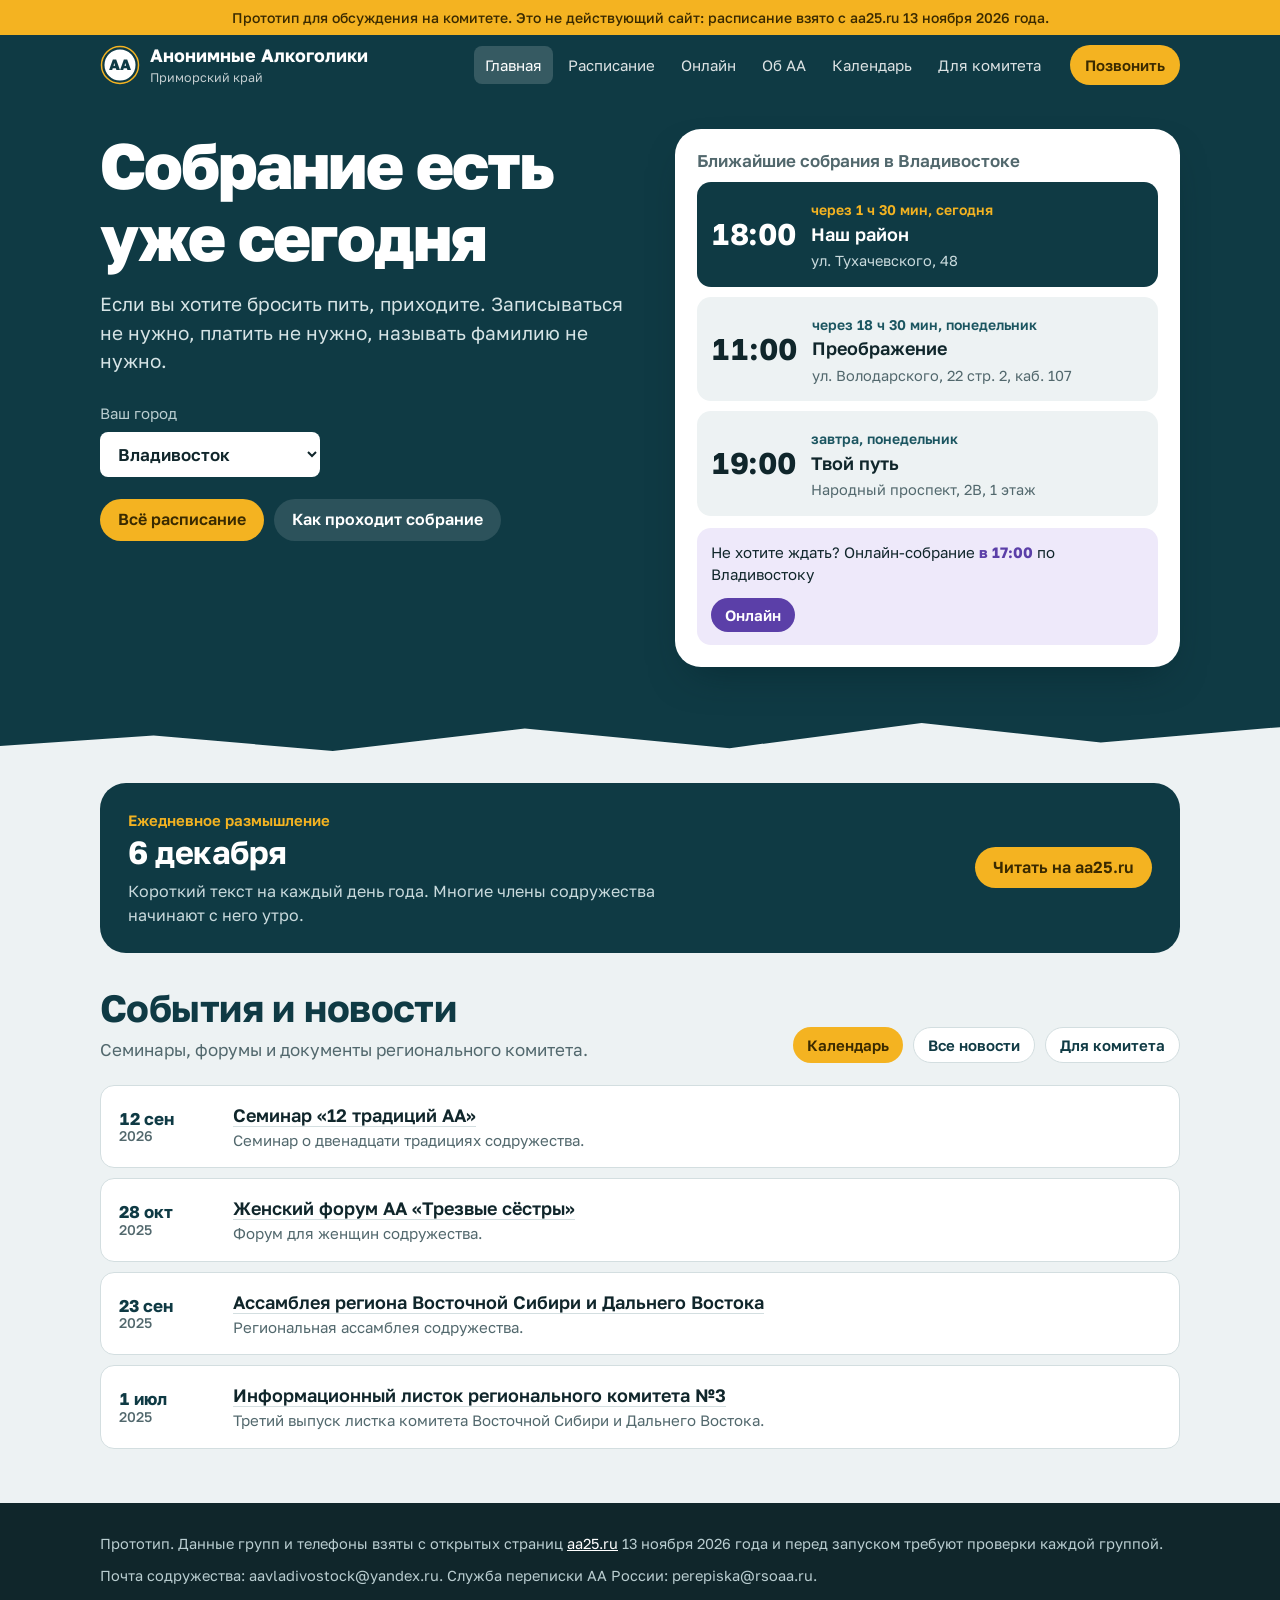
==== index.html @ 06e1a454 "Онлайн-собрания по владивостокскому времени, новый знак в шапке Co-Authored-By: Claude Fable 5.2 <no" ====
<!DOCTYPE html>
<html lang="ru" class="no-js">
<head>
<meta charset="utf-8">
<meta name="viewport" content="width=device-width, initial-scale=1">
<title>Прототип: Анонимные Алкоголики Приморского края</title>
<link rel="preconnect" href="https://fonts.googleapis.com">
<link rel="preconnect" href="https://fonts.gstatic.com" crossorigin>
<link href="https://fonts.googleapis.com/css2?family=Golos+Text:wght@400;500;600;700;800&display=swap" rel="stylesheet">
<style>
:root{
  --fog:#EDF2F3;        /* фон: утренний туман над бухтой */
  --surface:#FFFFFF;
  --sea:#0F3A44;        /* глубокая вода: шапка, заголовки */
  --sea-2:#1B5560;
  --ink:#10262B;
  --muted:#52686D;
  --line:#D3DEE0;
  --beacon:#F4B321;     /* огонь маяка: «сейчас» и главное действие */
  --beacon-ink:#3A2A00;
  --online:#5B3FA8;     /* онлайн-собрания */
  --online-bg:#EEE9FA;
  --ok-bg:#E2F1EC; --ok:#17604A;
  --r-s:8px; --r-m:14px; --r-l:26px;
  --font:"Golos Text",system-ui,-apple-system,"Segoe UI",Roboto,sans-serif;
}
*{box-sizing:border-box}
html{scroll-behavior:smooth}
body{margin:0;font-family:var(--font);color:var(--ink);background:var(--fog);font-size:17px;line-height:1.5;-webkit-text-size-adjust:100%}
a{color:var(--sea-2)}
button,select{font:inherit;color:inherit}
:focus-visible{outline:3px solid var(--beacon);outline-offset:2px;border-radius:4px}
.wrap{max-width:1120px;margin:0 auto;padding:0 20px}
h1,h2,h3{line-height:1.12;margin:0;letter-spacing:-.015em}
h2{font-size:clamp(26px,4vw,38px);font-weight:700;color:var(--sea)}
h3{font-size:20px;font-weight:600}
p{margin:0}

.no-js .filters,.no-js .citypick,.no-js .count{display:none}
.next-static{padding:14px;border-radius:var(--r-m);background:var(--fog);font-size:16px}
[hidden]{display:none!important}
nav.main a[aria-current="page"]{background:rgba(255,255,255,.16);opacity:1}
.tabs section{padding-top:38px;min-height:60vh}
.tabs section#events{min-height:0;padding-top:8px}
.tabs [data-view]{scroll-margin-top:400px}
.tabs section#events{scroll-margin-top:80px}
.tabbar{display:none}
@media(max-width:820px){
  .tabbar{display:grid;grid-template-columns:repeat(5,1fr);position:fixed;left:0;right:0;bottom:0;z-index:30;background:var(--surface);border-top:1px solid var(--line);padding:6px 4px calc(6px + env(safe-area-inset-bottom,0px));box-shadow:0 -6px 20px -12px rgba(4,30,36,.4)}
  .tabbar a{display:grid;justify-items:center;gap:2px;text-decoration:none;color:var(--muted);font-size:11.5px;font-weight:500;padding:5px 2px;border-radius:10px}
  .tabbar a[aria-current="page"]{color:var(--sea);background:#DCE9EB;font-weight:600}
  body{padding-bottom:74px}
}
.home-more{display:flex;gap:10px;flex-wrap:wrap;margin-top:18px}
.tabs section#daily{min-height:0;padding:6px 0 26px}
.tabs section#about{min-height:0;padding-top:10px}
.tabs section#newcomer{min-height:0}
.daily{background:var(--sea);color:#fff;border-radius:var(--r-l);padding:26px 28px;display:flex;justify-content:space-between;align-items:center;gap:22px;flex-wrap:wrap}
.daily h2{color:#fff;font-size:clamp(24px,3.4vw,32px)}
.daily-k{color:var(--beacon);font-weight:600;font-size:15px;margin-bottom:4px}
.daily-t{color:#C9DADD;margin-top:8px;max-width:34em;font-size:16px}
.about-grid{display:grid;grid-template-columns:1.25fr 1fr;gap:34px;align-items:start}
.about-lead{font-size:19px;margin-top:14px;max-width:34em}
.facts{list-style:none;margin:22px 0 0;padding:0;display:grid;gap:0;border-top:1px solid var(--line)}
.facts li{display:grid;grid-template-columns:190px 1fr;gap:16px;padding:14px 0;border-bottom:1px solid var(--line)}
.facts b{color:var(--sea);font-size:17px}
.facts span{color:var(--muted)}
.not{background:var(--surface);border:1px solid var(--line);border-radius:var(--r-m);padding:20px 22px}
.not ul{margin:12px 0 0;padding-left:20px;color:var(--muted)}
.not li{margin-bottom:7px}
.selfcheck{margin-top:16px;background:#DCE9EB;border-radius:var(--r-m);padding:20px 22px;display:grid;gap:12px;justify-items:start}
.selfcheck p{color:var(--ink);font-size:16px}
@media(max-width:820px){.about-grid{grid-template-columns:1fr}.facts li{grid-template-columns:1fr;gap:2px}}
.cal-wrap{display:grid;grid-template-columns:1.25fr 1fr;gap:24px;align-items:start}
.cal{background:var(--surface);border:1px solid var(--line);border-radius:var(--r-m);padding:18px}
.cal-head{display:flex;align-items:center;justify-content:space-between;gap:10px;margin-bottom:14px}
.cal-head h3{color:var(--sea);text-align:center;flex:1}
.cal-grid{display:grid;grid-template-columns:repeat(7,1fr);gap:6px}
.cal-wd{font-size:13.5px;color:var(--muted);text-align:center;padding-bottom:4px;font-weight:500}
.cal-cell{aspect-ratio:1/1;min-height:52px;border:1.5px solid transparent;background:var(--fog);border-radius:10px;cursor:pointer;display:flex;flex-direction:column;align-items:center;justify-content:center;gap:3px;padding:2px;font-variant-numeric:tabular-nums}
.cal-cell:hover{border-color:var(--sea-2)}
.cal-cell b{font-size:18px;font-weight:600;line-height:1}
.cal-cell small{font-size:11.5px;color:var(--muted);line-height:1}
.cal-cell.today{background:#DCE9EB}
.cal-cell.today b{color:var(--sea)}
.cal-cell[aria-pressed="true"]{background:var(--sea);color:#fff;border-color:var(--sea)}
.cal-cell[aria-pressed="true"] small{color:#C9DADD}
.cal-cell.past{opacity:.55}
.cal-dots{display:flex;gap:3px;height:7px}
.dot{width:7px;height:7px;border-radius:50%;display:inline-block}
.dot.open{background:var(--beacon)}.dot.evt{background:var(--online)}
.cal-cell[aria-pressed="true"] b{color:#fff}
.cal-legend{display:flex;gap:18px;flex-wrap:wrap;margin-top:14px;font-size:14px;color:var(--muted)}
.cal-legend span{display:flex;align-items:center;gap:6px}
.cal-day{background:var(--surface);border:1px solid var(--line);border-radius:var(--r-m);padding:20px}
.cal-day h3{color:var(--sea)}
.cal-day .sub{color:var(--muted);font-size:15px;margin-top:2px}
.cd-list{list-style:none;margin:14px 0 0;padding:0}
.cd-list li{display:grid;grid-template-columns:58px 1fr;gap:12px;padding:11px 0;border-top:1px solid var(--line);align-items:start}
.cd-list .t{font-size:19px}
.cd-list button{background:none;border:0;padding:0;font-weight:600;font-size:17px;cursor:pointer;text-align:left;text-decoration:underline;text-decoration-color:var(--line);text-underline-offset:4px;color:var(--ink)}
.cd-ev{margin-top:12px;background:var(--online-bg);border-radius:var(--r-s);padding:12px 14px}
.cd-ev a{font-weight:600;color:var(--online)}
.cal-up{margin-top:30px}
.cal-up h3{color:var(--sea);margin-bottom:12px}
@media(max-width:820px){.cal-wrap{grid-template-columns:1fr}.cal-cell small{display:none}.cal-cell{min-height:44px}.cal{padding:12px}}
/* плашка прототипа */
.proto{background:var(--beacon);color:var(--beacon-ink);font-size:14px;padding:7px 0;text-align:center;font-weight:500}

/* шапка */
header.top{background:var(--sea);color:#fff;position:sticky;top:0;z-index:20}
.top .wrap{display:flex;align-items:center;gap:18px;min-height:60px}
.brand{font-weight:700;font-size:18px;color:#fff;text-decoration:none;display:flex;align-items:center;gap:10px;margin-right:auto}
.brand svg{flex:none}
.brand small{display:block;font-weight:400;font-size:12.5px;opacity:.75;letter-spacing:0}
nav.main{display:flex;gap:4px}
nav.main a{color:#fff;text-decoration:none;font-size:15px;padding:8px 11px;white-space:nowrap;border-radius:var(--r-s);opacity:.86}
nav.main a:hover{background:rgba(255,255,255,.12);opacity:1}
.help-btn{background:var(--beacon);color:var(--beacon-ink);text-decoration:none;font-weight:600;font-size:15px;padding:9px 15px;border-radius:999px;white-space:nowrap}
@media(max-width:820px){nav.main{display:none}}
@media(min-width:821px){.brand{white-space:nowrap}}

/* первый экран */
.hero{background:var(--sea);color:#fff;padding:34px 0 0;position:relative;overflow:hidden}
.hero::after{content:"";position:absolute;left:0;right:0;bottom:-1px;height:70px;background:var(--fog);clip-path:polygon(0 100%,0 55%,12% 40%,26% 62%,41% 30%,57% 58%,72% 22%,86% 50%,100% 28%,100% 100%)}
.hero-grid{display:grid;grid-template-columns:1.05fr 1fr;gap:44px;align-items:start;padding-bottom:110px;position:relative;z-index:1}
.hero h1{font-size:clamp(34px,6.2vw,64px);font-weight:800;letter-spacing:-.03em}
.hero .lead{margin-top:18px;font-size:19px;max-width:30em;color:#D6E4E6}
.citypick{margin-top:26px;display:flex;flex-wrap:wrap;gap:8px;align-items:center}
.citypick label{font-size:15px;color:#B9CDD0;width:100%}
.citypick select{background:#fff;color:var(--ink);border:0;border-radius:var(--r-s);padding:11px 14px;font-weight:600;min-width:220px}
.hero-links{margin-top:22px;display:flex;flex-wrap:wrap;gap:10px}
.btn{display:inline-flex;align-items:center;justify-content:center;gap:8px;border:0;border-radius:999px;padding:11px 18px;font-weight:600;font-size:16px;text-decoration:none;cursor:pointer;line-height:1.2}
.btn.primary{background:var(--beacon);color:var(--beacon-ink)}
.btn.ghost{background:rgba(255,255,255,.12);color:#fff}
.btn.line{background:var(--surface);color:var(--sea);border:1.5px solid var(--line)}
.btn.online{background:var(--online);color:#fff}
.btn.small{padding:8px 14px;font-size:15px}

.next{background:var(--surface);color:var(--ink);border-radius:var(--r-l);padding:22px;box-shadow:0 18px 40px -18px rgba(4,30,36,.55)}
.next h2{font-size:17px;font-weight:600;color:var(--muted);letter-spacing:0}
.next-list{list-style:none;margin:12px 0 0;padding:0;display:grid;gap:10px}
.next-item{display:grid;grid-template-columns:auto 1fr;gap:14px;align-items:center;padding:14px;border-radius:var(--r-m);background:var(--fog);cursor:pointer;border:0;text-align:left;width:100%}
.next-item:hover{background:#E2EAEC}
.next-item.first{background:var(--sea);color:#fff}
.next-item.first .when{color:var(--beacon)}
.next-item.first .where{color:#C9DADD}
.t{font-size:30px;font-weight:700;font-variant-numeric:tabular-nums;letter-spacing:-.02em;line-height:1}
.when{font-size:14px;font-weight:600;color:var(--sea-2)}
.gname{font-weight:600;font-size:18px;line-height:1.2}
.where{font-size:14.5px;color:var(--muted)}
.next-online{margin-top:12px;padding:13px 14px;border-radius:var(--r-m);background:var(--online-bg);font-size:15px;display:flex;gap:12px;align-items:center;justify-content:space-between;flex-wrap:wrap}
.next-online b{color:var(--online)}
@media(max-width:860px){.hero-grid{grid-template-columns:1fr;gap:26px;padding-bottom:90px}}

section{padding:54px 0}
section.tight{padding-top:8px}
.sec-head{display:flex;justify-content:space-between;align-items:end;gap:16px;flex-wrap:wrap;margin-bottom:22px}
.sec-head p{color:var(--muted);max-width:38em;margin-top:8px}

/* фильтры */
.filters{background:var(--surface);border-radius:var(--r-m);padding:14px;display:grid;gap:12px;border:1px solid var(--line)}
.frow{display:flex;gap:6px;flex-wrap:wrap;align-items:center}
.frow > span{font-size:14px;color:var(--muted);min-width:66px}
.chip{border:1.5px solid var(--line);background:var(--surface);border-radius:999px;padding:7px 13px;font-size:15px;cursor:pointer;font-weight:500}
.chip:hover{border-color:var(--sea-2)}
.chip[aria-pressed="true"]{background:var(--sea);border-color:var(--sea);color:#fff}
.count{font-size:15px;color:var(--muted);margin:16px 2px 4px}

/* расписание */
.day{margin-top:22px}
.day h3{display:flex;align-items:baseline;gap:10px;padding-bottom:8px;border-bottom:2px solid var(--sea);color:var(--sea)}
.day h3 .today{font-size:13px;font-weight:600;background:var(--beacon);color:var(--beacon-ink);border-radius:999px;padding:2px 10px}
.rows{list-style:none;margin:0;padding:0}
.row{display:grid;grid-template-columns:78px 1fr auto;gap:16px;align-items:center;padding:15px 4px;border-bottom:1px solid var(--line)}
.row .t{font-size:24px}
.row .gbtn{background:none;border:0;padding:0;text-align:left;cursor:pointer;font-weight:600;font-size:18px;color:var(--ink);text-decoration:underline;text-decoration-color:var(--line);text-underline-offset:4px}
.row .gbtn:hover{text-decoration-color:var(--sea-2)}
.row .where{margin-top:2px}
.tags{display:flex;gap:6px;flex-wrap:wrap;margin-top:6px}
.tag{font-size:13px;font-weight:500;border-radius:6px;padding:2px 8px;background:var(--fog);color:var(--muted)}
.tag.city{background:#DCE9EB;color:var(--sea)}
.tag.online{background:var(--online-bg);color:var(--online)}
.tag.open{background:var(--ok-bg);color:var(--ok)}
.row .act{display:flex;gap:8px;flex-wrap:wrap;justify-content:flex-end}
.empty{background:var(--surface);border:1px dashed var(--line);border-radius:var(--r-m);padding:26px;text-align:center;color:var(--muted);margin-top:18px}
@media(max-width:640px){.row{grid-template-columns:64px 1fr}.row .act{grid-column:2;justify-content:flex-start}.row .t{font-size:21px}}

/* онлайн */
.online-sec{background:var(--surface)}
.ogrid{display:grid;grid-template-columns:repeat(auto-fit,minmax(280px,1fr));gap:16px}
.ocard{border:1.5px solid var(--online-bg);border-radius:var(--r-m);padding:20px;display:flex;flex-direction:column;gap:10px;background:linear-gradient(180deg,#fff 60%,#F8F6FD)}
.ocard .big{font-size:26px;font-weight:700;color:var(--online);font-variant-numeric:tabular-nums}
.ocard dl{margin:0;font-size:15px;color:var(--muted);display:grid;grid-template-columns:auto 1fr;gap:2px 10px}
.ocard dt{font-weight:500}.ocard dd{margin:0;color:var(--ink);font-variant-numeric:tabular-nums}
.ocard .btn{margin-top:auto;align-self:flex-start}

.sec-head p.tz{margin-top:10px;display:inline-block;background:var(--online-bg);color:var(--online);font-weight:600;font-size:15px;padding:6px 12px;border-radius:999px}
.ocard dl{grid-template-columns:104px 1fr}
/* новичку */
.new-grid{display:grid;grid-template-columns:1.1fr 1fr;gap:34px;align-items:start}
.steps{list-style:none;counter-reset:s;margin:20px 0 0;padding:0;display:grid;gap:16px}
.steps li{counter-increment:s;display:grid;grid-template-columns:44px 1fr;gap:14px}
.steps li::before{content:counter(s);width:44px;height:44px;border-radius:50%;background:var(--sea);color:#fff;display:grid;place-items:center;font-weight:700;font-size:19px}
.steps b{display:block;font-size:18px}
.steps span{color:var(--muted)}
.faq{background:var(--surface);border-radius:var(--r-m);border:1px solid var(--line);overflow:hidden}
.faq details{border-bottom:1px solid var(--line);padding:0 18px}
.faq details:last-child{border-bottom:0}
.faq summary{cursor:pointer;font-weight:600;padding:15px 0;list-style:none;display:flex;justify-content:space-between;gap:12px}
.faq summary::after{content:"+";font-size:22px;line-height:1;color:var(--sea-2)}
.faq details[open] summary::after{content:"–"}
.faq p{padding:0 0 16px;color:var(--muted)}
@media(max-width:820px){.new-grid{grid-template-columns:1fr}}

/* телефоны */
.phones{background:var(--sea);color:#fff}
.phones h2{color:#fff}
.phones .sec-head p{color:#C9DADD}
.pgrid{display:grid;grid-template-columns:repeat(auto-fit,minmax(200px,1fr));gap:12px}
.pcard{background:rgba(255,255,255,.08);border-radius:var(--r-m);padding:16px}
.pcard span{font-size:14.5px;color:#B9CDD0;display:block}
.pcard a,.pcard b{color:#fff;font-size:21px;font-weight:700;text-decoration:none;font-variant-numeric:tabular-nums;white-space:nowrap}
.pcard em{font-style:normal;font-size:13.5px;color:var(--beacon);display:block;margin-top:2px}

.pcard a{display:block}
/* события */
.events{list-style:none;margin:0;padding:0;display:grid;gap:10px}
.ev{display:grid;grid-template-columns:96px 1fr;gap:18px;background:var(--surface);border:1px solid var(--line);border-radius:var(--r-m);padding:16px 18px;align-items:center}
.ev time{font-weight:700;color:var(--sea);font-variant-numeric:tabular-nums;line-height:1.15}
.ev time small{display:block;font-weight:500;color:var(--muted);font-size:14px}
.ev a{font-weight:600;font-size:18px;color:var(--ink);text-underline-offset:4px;text-decoration-color:var(--line)}
.ev p{font-size:15px;color:var(--muted)}

/* для комитета */
.committee{background:#FFF8E4;border-top:3px solid var(--beacon)}
.cgrid{display:grid;grid-template-columns:repeat(auto-fit,minmax(300px,1fr));gap:26px}
.committee table{width:100%;border-collapse:collapse;font-size:15.5px}
.committee th,.committee td{text-align:left;padding:9px 10px;border-bottom:1px solid #E9D9A6;vertical-align:top}
.committee th{font-weight:600;color:var(--beacon-ink)}
.committee ul{margin:10px 0 0;padding-left:20px}
.committee li{margin-bottom:6px}

footer{background:var(--ink);color:#B9CDD0;font-size:14.5px;padding:30px 0}
footer a{color:#fff}
footer .wrap{display:grid;gap:10px}

/* карточка группы */
dialog{border:0;border-radius:var(--r-l);padding:0;max-width:560px;width:calc(100% - 28px);color:var(--ink);font-family:var(--font)}
dialog::backdrop{background:rgba(8,32,38,.6)}
.dlg-head{background:var(--sea);color:#fff;padding:22px 24px;display:flex;justify-content:space-between;gap:14px;align-items:start}
.dlg-head h3{font-size:26px;font-weight:700}
.dlg-head p{color:#C9DADD;font-size:15px;margin-top:4px}
.x{background:rgba(255,255,255,.14);border:0;color:#fff;width:38px;height:38px;border-radius:50%;font-size:22px;cursor:pointer;flex:none;line-height:1}
.dlg-body{padding:22px 24px;display:grid;gap:18px}
.dlg-body h4{margin:0 0 6px;font-size:14px;font-weight:600;color:var(--muted)}
.mlist{list-style:none;margin:0;padding:0;display:grid;gap:6px}
.mlist li{display:grid;grid-template-columns:118px 62px 1fr;gap:8px;font-size:16px;padding:8px 10px;background:var(--fog);border-radius:var(--r-s)}
.mlist li b{font-variant-numeric:tabular-nums}
.mlist li small{color:var(--muted);font-size:14px}
.dlg-act{display:flex;gap:10px;flex-wrap:wrap}
@media(prefers-reduced-motion:reduce){html{scroll-behavior:auto}}
</style>
</head>
<body>
<script>document.documentElement.classList.remove("no-js")</script>

<div class="proto">Прототип для обсуждения на комитете. Это не действующий сайт: расписание взято с aa25.ru 13 ноября 2026 года.</div>

<header class="top">
  <div class="wrap">
    <a class="brand" href="#home" aria-label="На главную">
      <svg width="40" height="40" viewBox="0 0 40 40" aria-hidden="true"><circle cx="20" cy="20" r="18.5" fill="none" stroke="#F4B321" stroke-width="1.5"/><circle cx="20" cy="20" r="15.5" fill="#fff"/><text x="20" y="25.4" text-anchor="middle" font-family="Golos Text,Arial,sans-serif" font-size="15" font-weight="800" letter-spacing=".3" fill="#0F3A44">АА</text></svg>
      <span>Анонимные Алкоголики<small>Приморский край</small></span>
    </a>
    <nav class="main" aria-label="Разделы">
      <a href="#home" data-tab="home">Главная</a>
      <a href="#schedule" data-tab="schedule">Расписание</a>
      <a href="#online" data-tab="online">Онлайн</a>
      <a href="#newcomer" data-tab="newcomer">Об АА</a>
      <a href="#calendar" data-tab="calendar">Календарь</a>
      <a href="#committee" data-tab="committee">Для комитета</a>
    </nav>
    <a class="help-btn" href="#phones">Позвонить</a>
  </div>
</header>

<main id="home">
<div class="hero" data-view="home">
  <div class="wrap hero-grid">
    <div>
      <h1>Собрание есть уже сегодня</h1>
      <p class="lead">Если вы хотите бросить пить, приходите. Записываться не нужно, платить не нужно, называть фамилию не нужно.</p>
      <div class="citypick">
        <label for="city">Ваш город</label>
        <select id="city"></select>
      </div>
      <div class="hero-links">
        <a class="btn primary" href="#schedule">Всё расписание</a>
        <a class="btn ghost" href="#newcomer">Как проходит собрание</a>
      </div>
    </div>
    <aside class="next" aria-live="polite">
      <h2 id="next-title">Ближайшие собрания</h2>
      <ul class="next-list" id="next-list"><li class="next-static">Полное расписание всех групп по дням недели находится ниже на этой странице. Если список ближайших собраний здесь не появился, откройте страницу по ссылке в браузере, а не как файл.</li></ul>
      <div class="next-online" id="next-online"><span>Онлайн-собрания идут каждый день</span><a class="btn online small" href="#online">Онлайн</a></div>
    </aside>
  </div>
</div>

<section id="schedule" class="tight" data-view="schedule">
  <div class="wrap">
    <div class="sec-head">
      <div>
        <h2>Расписание групп</h2>
        <p>Время местное, владивостокское. Нажмите на название группы, чтобы увидеть все её собрания и как пройти.</p>
      </div>
    </div>
    <div class="filters">
      <div class="frow" id="f-city"><span>Город</span></div>
      <div class="frow" id="f-day"><span>День</span></div>
      <div class="frow" id="f-type"><span>Формат</span></div>
    </div>
    <p class="count" id="count"></p>
    <div id="days"><div class="day"><h3>Понедельник</h3><ul class="rows"><li class="row"><span class="t">11:00</span><div><button class="gbtn" type="button">Преображение</button><div class="where">ул. Володарского, 22 стр. 2, каб. 107. Вход со двора, в белую дверь и налево</div><div class="tags"><span class="tag city">Владивосток</span><span class="tag">Закрытое собрание</span></div></div><div class="act"><a class="btn line small" href="https://2gis.ru/search/%D0%92%D0%BB%D0%B0%D0%B4%D0%B8%D0%B2%D0%BE%D1%81%D1%82%D0%BE%D0%BA%2C%20%D1%83%D0%BB.%20%D0%92%D0%BE%D0%BB%D0%BE%D0%B4%D0%B0%D1%80%D1%81%D0%BA%D0%BE%D0%B3%D0%BE%2C%2022%20%D1%81%D1%82%D1%80.%202" target="_blank" rel="noopener">Маршрут</a></div></li><li class="row"><span class="t">18:00</span><div><button class="gbtn" type="button">Пристань 611</button><div class="where">ул. Геологическая, 1. Вход с торца здания на цокольный этаж</div><div class="tags"><span class="tag city">Дальнегорск</span><span class="tag online">очно и онлайн</span></div></div><div class="act"><a class="btn line small" href="https://2gis.ru/search/%D0%94%D0%B0%D0%BB%D1%8C%D0%BD%D0%B5%D0%B3%D0%BE%D1%80%D1%81%D0%BA%2C%20%D1%83%D0%BB.%20%D0%93%D0%B5%D0%BE%D0%BB%D0%BE%D0%B3%D0%B8%D1%87%D0%B5%D1%81%D0%BA%D0%B0%D1%8F%2C%201" target="_blank" rel="noopener">Маршрут</a><a class="btn online small" href="https://max.ru/joincall/4JthfkpPpoZc5izH_qVFLOCNKOI-AlXb6cvi-c2mtYE" target="_blank" rel="noopener">Подключиться</a></div></li><li class="row"><span class="t">19:00</span><div><button class="gbtn" type="button">Камушек</button><div class="where">ул. Карла Маркса, 49, городской Дом культуры, каб. 15</div><div class="tags"><span class="tag city">Большой Камень</span></div></div><div class="act"><a class="btn line small" href="https://go.2gis.com/3r7s3" target="_blank" rel="noopener">Маршрут</a></div></li><li class="row"><span class="t">19:00</span><div><button class="gbtn" type="button">Наш район</button><div class="where">ул. Тухачевского, 48. Отдельный вход с вывеской «Наш район»</div><div class="tags"><span class="tag city">Владивосток</span></div></div><div class="act"><a class="btn line small" href="https://2gis.ru/search/%D0%92%D0%BB%D0%B0%D0%B4%D0%B8%D0%B2%D0%BE%D1%81%D1%82%D0%BE%D0%BA%2C%20%D1%83%D0%BB.%20%D0%A2%D1%83%D1%85%D0%B0%D1%87%D0%B5%D0%B2%D1%81%D0%BA%D0%BE%D0%B3%D0%BE%2C%2048" target="_blank" rel="noopener">Маршрут</a></div></li><li class="row"><span class="t">19:00</span><div><button class="gbtn" type="button">Твой путь</button><div class="where">Народный проспект, 2В, 1 этаж. Вход со двора</div><div class="tags"><span class="tag city">Владивосток</span></div></div><div class="act"><a class="btn line small" href="https://2gis.ru/search/%D0%92%D0%BB%D0%B0%D0%B4%D0%B8%D0%B2%D0%BE%D1%81%D1%82%D0%BE%D0%BA%2C%20%D0%9D%D0%B0%D1%80%D0%BE%D0%B4%D0%BD%D1%8B%D0%B9%20%D0%BF%D1%80%D0%BE%D1%81%D0%BF%D0%B5%D0%BA%D1%82%2C%202%D0%92" target="_blank" rel="noopener">Маршрут</a></div></li></ul></div><div class="day"><h3>Вторник</h3><ul class="rows"><li class="row"><span class="t">17:00</span><div><button class="gbtn" type="button">Восток</button><div class="where">ул. Приходько, 2. Вход в цокольное помещение со стороны проезжей части, железная дверь</div><div class="tags"><span class="tag city">Владивосток</span><span class="tag open">1-й и 3-й вторник месяца открытое, 2-й и 4-й закрытое</span></div></div><div class="act"><a class="btn line small" href="https://go.2gis.com/xfk7pt" target="_blank" rel="noopener">Маршрут</a></div></li><li class="row"><span class="t">18:30</span><div><button class="gbtn" type="button">Приморочка</button><div class="where">Яндекс Телемост</div><div class="tags"><span class="tag city">Владивосток</span><span class="tag online">онлайн</span><span class="tag">женская</span><span class="tag">Временно только онлайн</span></div></div><div class="act"><a class="btn online small" href="https://telemost.yandex.ru/j/20585078874138" target="_blank" rel="noopener">Подключиться</a></div></li><li class="row"><span class="t">19:00</span><div><button class="gbtn" type="button">Весёлые ребята</button><div class="where">Народный проспект, 2В, 1 этаж. Вход со двора</div><div class="tags"><span class="tag city">Владивосток</span></div></div><div class="act"><a class="btn line small" href="https://2gis.ru/search/%D0%92%D0%BB%D0%B0%D0%B4%D0%B8%D0%B2%D0%BE%D1%81%D1%82%D0%BE%D0%BA%2C%20%D0%9D%D0%B0%D1%80%D0%BE%D0%B4%D0%BD%D1%8B%D0%B9%20%D0%BF%D1%80%D0%BE%D1%81%D0%BF%D0%B5%D0%BA%D1%82%2C%202%D0%92" target="_blank" rel="noopener">Маршрут</a></div></li><li class="row"><span class="t">19:00</span><div><button class="gbtn" type="button">Вторяк</button><div class="where">ул. Русская, 73. Вход со двора, ориентир OZON, первая дверь налево</div><div class="tags"><span class="tag city">Владивосток</span></div></div><div class="act"><a class="btn line small" href="https://2gis.ru/search/%D0%92%D0%BB%D0%B0%D0%B4%D0%B8%D0%B2%D0%BE%D1%81%D1%82%D0%BE%D0%BA%2C%20%D1%83%D0%BB.%20%D0%A0%D1%83%D1%81%D1%81%D0%BA%D0%B0%D1%8F%2C%2073" target="_blank" rel="noopener">Маршрут</a></div></li><li class="row"><span class="t">19:00</span><div><button class="gbtn" type="button">Параллель</button><div class="where">ул. Хасанская, 1, филиал КНД, 1 этаж, каб. 4</div><div class="tags"><span class="tag city">Артём</span></div></div><div class="act"><a class="btn line small" href="https://go.2gis.com/hct91m" target="_blank" rel="noopener">Маршрут</a></div></li></ul></div><div class="day"><h3>Среда</h3><ul class="rows"><li class="row"><span class="t">18:00</span><div><button class="gbtn" type="button">Добро пожаловать</button><div class="where">ул. Гоголя, 35, КНД, 1 этаж, каб. 5</div><div class="tags"><span class="tag city">Владивосток</span><span class="tag">Последняя среда месяца закрытое</span></div></div><div class="act"><a class="btn line small" href="https://go.2gis.com/o1hpv" target="_blank" rel="noopener">Маршрут</a></div></li><li class="row"><span class="t">18:00</span><div><button class="gbtn" type="button">Пристань 611</button><div class="where">ул. Менделеева, 1А, отделение наркологии</div><div class="tags"><span class="tag city">Дальнегорск</span></div></div><div class="act"><a class="btn line small" href="https://2gis.ru/search/%D0%94%D0%B0%D0%BB%D1%8C%D0%BD%D0%B5%D0%B3%D0%BE%D1%80%D1%81%D0%BA%2C%20%D1%83%D0%BB.%20%D0%9C%D0%B5%D0%BD%D0%B4%D0%B5%D0%BB%D0%B5%D0%B5%D0%B2%D0%B0%2C%201%D0%90" target="_blank" rel="noopener">Маршрут</a></div></li><li class="row"><span class="t">19:00</span><div><button class="gbtn" type="button">Наш район</button><div class="where">ул. Тухачевского, 48. Отдельный вход с вывеской «Наш район»</div><div class="tags"><span class="tag city">Владивосток</span></div></div><div class="act"><a class="btn line small" href="https://2gis.ru/search/%D0%92%D0%BB%D0%B0%D0%B4%D0%B8%D0%B2%D0%BE%D1%81%D1%82%D0%BE%D0%BA%2C%20%D1%83%D0%BB.%20%D0%A2%D1%83%D1%85%D0%B0%D1%87%D0%B5%D0%B2%D1%81%D0%BA%D0%BE%D0%B3%D0%BE%2C%2048" target="_blank" rel="noopener">Маршрут</a></div></li><li class="row"><span class="t">19:00</span><div><button class="gbtn" type="button">Новый путь</button><div class="where">ул. Луначарского, 8. Первый подъезд</div><div class="tags"><span class="tag city">Находка</span></div></div><div class="act"><a class="btn line small" href="https://2gis.ru/nahodka/geo/11541109700305040?m=132.86944%2C42.80914%2F17.77" target="_blank" rel="noopener">Маршрут</a></div></li></ul></div><div class="day"><h3>Четверг</h3><ul class="rows"><li class="row"><span class="t">19:00</span><div><button class="gbtn" type="button">Вторяк</button><div class="where">ул. Русская, 73. Вход со двора, ориентир OZON, первая дверь налево</div><div class="tags"><span class="tag city">Владивосток</span></div></div><div class="act"><a class="btn line small" href="https://2gis.ru/search/%D0%92%D0%BB%D0%B0%D0%B4%D0%B8%D0%B2%D0%BE%D1%81%D1%82%D0%BE%D0%BA%2C%20%D1%83%D0%BB.%20%D0%A0%D1%83%D1%81%D1%81%D0%BA%D0%B0%D1%8F%2C%2073" target="_blank" rel="noopener">Маршрут</a></div></li><li class="row"><span class="t">19:00</span><div><button class="gbtn" type="button">Твой путь</button><div class="where">Народный проспект, 2В, 1 этаж. Вход со двора</div><div class="tags"><span class="tag city">Владивосток</span></div></div><div class="act"><a class="btn line small" href="https://2gis.ru/search/%D0%92%D0%BB%D0%B0%D0%B4%D0%B8%D0%B2%D0%BE%D1%81%D1%82%D0%BE%D0%BA%2C%20%D0%9D%D0%B0%D1%80%D0%BE%D0%B4%D0%BD%D1%8B%D0%B9%20%D0%BF%D1%80%D0%BE%D1%81%D0%BF%D0%B5%D0%BA%D1%82%2C%202%D0%92" target="_blank" rel="noopener">Маршрут</a></div></li></ul></div><div class="day"><h3>Пятница</h3><ul class="rows"><li class="row"><span class="t">18:00</span><div><button class="gbtn" type="button">Пристань 611</button><div class="where">ул. Геологическая, 1. Вход с торца здания на цокольный этаж</div><div class="tags"><span class="tag city">Дальнегорск</span><span class="tag online">очно и онлайн</span></div></div><div class="act"><a class="btn line small" href="https://2gis.ru/search/%D0%94%D0%B0%D0%BB%D1%8C%D0%BD%D0%B5%D0%B3%D0%BE%D1%80%D1%81%D0%BA%2C%20%D1%83%D0%BB.%20%D0%93%D0%B5%D0%BE%D0%BB%D0%BE%D0%B3%D0%B8%D1%87%D0%B5%D1%81%D0%BA%D0%B0%D1%8F%2C%201" target="_blank" rel="noopener">Маршрут</a><a class="btn online small" href="https://max.ru/joincall/4JthfkpPpoZc5izH_qVFLOCNKOI-AlXb6cvi-c2mtYE" target="_blank" rel="noopener">Подключиться</a></div></li><li class="row"><span class="t">18:30</span><div><button class="gbtn" type="button">Берег Надежды</button><div class="where">ул. Гоголя, 35, КНД, 1 этаж, актовый зал</div><div class="tags"><span class="tag city">Владивосток</span><span class="tag open">4-я пятница месяца открытое</span></div></div><div class="act"><a class="btn line small" href="https://go.2gis.com/o1hpv" target="_blank" rel="noopener">Маршрут</a></div></li><li class="row"><span class="t">19:00</span><div><button class="gbtn" type="button">Надежда</button><div class="where">ул. Хасанская, 1, филиал КНД</div><div class="tags"><span class="tag city">Артём</span></div></div><div class="act"><a class="btn line small" href="https://go.2gis.com/hct91m" target="_blank" rel="noopener">Маршрут</a></div></li><li class="row"><span class="t">19:00</span><div><button class="gbtn" type="button">Решение</button><div class="where">ул. Ленина, 52А, реабилитационный центр «Практики»</div><div class="tags"><span class="tag city">Уссурийск</span></div></div><div class="act"><a class="btn line small" href="https://2gis.ru/search/%D0%A3%D1%81%D1%81%D1%83%D1%80%D0%B8%D0%B9%D1%81%D0%BA%2C%20%D1%83%D0%BB.%20%D0%9B%D0%B5%D0%BD%D0%B8%D0%BD%D0%B0%2C%2052%D0%90" target="_blank" rel="noopener">Маршрут</a></div></li></ul></div><div class="day"><h3>Суббота</h3><ul class="rows"><li class="row"><span class="t">10:00</span><div><button class="gbtn" type="button">Преображение</button><div class="where">ул. Володарского, 22 стр. 2, каб. 107. Вход со двора, в белую дверь и налево</div><div class="tags"><span class="tag city">Владивосток</span><span class="tag open">Последняя суббота месяца открытое, остальные закрытые</span></div></div><div class="act"><a class="btn line small" href="https://2gis.ru/search/%D0%92%D0%BB%D0%B0%D0%B4%D0%B8%D0%B2%D0%BE%D1%81%D1%82%D0%BE%D0%BA%2C%20%D1%83%D0%BB.%20%D0%92%D0%BE%D0%BB%D0%BE%D0%B4%D0%B0%D1%80%D1%81%D0%BA%D0%BE%D0%B3%D0%BE%2C%2022%20%D1%81%D1%82%D1%80.%202" target="_blank" rel="noopener">Маршрут</a></div></li><li class="row"><span class="t">17:00</span><div><button class="gbtn" type="button">Бриз</button><div class="where">ул. Сенявина, 14, городская библиотека-музей</div><div class="tags"><span class="tag city">Находка</span></div></div><div class="act"><a class="btn line small" href="https://2gis.ru/search/%D0%9D%D0%B0%D1%85%D0%BE%D0%B4%D0%BA%D0%B0%2C%20%D1%83%D0%BB.%20%D0%A1%D0%B5%D0%BD%D1%8F%D0%B2%D0%B8%D0%BD%D0%B0%2C%2014" target="_blank" rel="noopener">Маршрут</a></div></li><li class="row"><span class="t">19:00</span><div><button class="gbtn" type="button">Вторяк</button><div class="where">ул. Русская, 73. Вход со двора, ориентир OZON, первая дверь налево</div><div class="tags"><span class="tag city">Владивосток</span></div></div><div class="act"><a class="btn line small" href="https://2gis.ru/search/%D0%92%D0%BB%D0%B0%D0%B4%D0%B8%D0%B2%D0%BE%D1%81%D1%82%D0%BE%D0%BA%2C%20%D1%83%D0%BB.%20%D0%A0%D1%83%D1%81%D1%81%D0%BA%D0%B0%D1%8F%2C%2073" target="_blank" rel="noopener">Маршрут</a></div></li></ul></div><div class="day"><h3>Воскресенье</h3><ul class="rows"><li class="row"><span class="t">14:00</span><div><button class="gbtn" type="button">Радуйся</button><div class="where">ул. Черняховского, 13 ст8, Радонежский храм</div><div class="tags"><span class="tag city">Владивосток</span></div></div><div class="act"><a class="btn line small" href="https://2gis.ru/search/%D0%92%D0%BB%D0%B0%D0%B4%D0%B8%D0%B2%D0%BE%D1%81%D1%82%D0%BE%D0%BA%2C%20%D1%83%D0%BB.%20%D0%A7%D0%B5%D1%80%D0%BD%D1%8F%D1%85%D0%BE%D0%B2%D1%81%D0%BA%D0%BE%D0%B3%D0%BE%2C%2013%20%D1%81%D1%828" target="_blank" rel="noopener">Маршрут</a></div></li><li class="row"><span class="t">15:00</span><div><button class="gbtn" type="button">Маяк</button><div class="where">ул. Калинина, 243Г, 1 этаж. Кабинет «Континент ДВ Импорт»</div><div class="tags"><span class="tag city">Владивосток</span><span class="tag">Последнее воскресенье месяца закрытое</span></div></div><div class="act"><a class="btn line small" href="https://go.2gis.com/hayaa" target="_blank" rel="noopener">Маршрут</a></div></li><li class="row"><span class="t">18:00</span><div><button class="gbtn" type="button">Наш район</button><div class="where">ул. Тухачевского, 48. Отдельный вход с вывеской «Наш район»</div><div class="tags"><span class="tag city">Владивосток</span></div></div><div class="act"><a class="btn line small" href="https://2gis.ru/search/%D0%92%D0%BB%D0%B0%D0%B4%D0%B8%D0%B2%D0%BE%D1%81%D1%82%D0%BE%D0%BA%2C%20%D1%83%D0%BB.%20%D0%A2%D1%83%D1%85%D0%B0%D1%87%D0%B5%D0%B2%D1%81%D0%BA%D0%BE%D0%B3%D0%BE%2C%2048" target="_blank" rel="noopener">Маршрут</a></div></li></ul></div></div><!--/days-->
  </div>
</section>

<section id="online" class="online-sec" data-view="online">
  <div class="wrap">
    <div class="sec-head">
      <div>
        <h2>Онлайн-собрания</h2>
        <p>Если в вашем городе нет группы или сегодня нет собрания.</p>
        <p class="tz">Время владивостокское (МСК+7)</p>
      </div>
    </div>
    <div class="ogrid" id="ogrid">
  <article class="ocard"><h3>aa24.online</h3><div class="big">Круглосуточно</div>
    <dl><dt>Владивосток</dt><dd>каждый чётный час по Москве, во Владивостоке это каждый нечётный час</dd>
    <dt>Москва</dt><dd>каждый чётный час</dd>
    <dt>Где</dt><dd>Zoom, пароль 451534</dd></dl>
    <a class="btn online small" href="https://zoom.us/j/725744058" target="_blank" rel="noopener">Подключиться</a></article>
  <article class="ocard"><h3>Ветер Перемен онлайн</h3><div class="big">14:00 и 20:00</div>
    <dl><dt>Владивосток</dt><dd>каждый день; во вторник и четверг первое собрание в 13:30</dd>
    <dt>Москва</dt><dd>07:00 и 13:00; вторник и четверг 06:30</dd>
    <dt>Где</dt><dd>Zoom, ID 4513655750, код 283176</dd></dl>
    <a class="btn online small" href="https://us02web.zoom.us/j/4513655750?pwd=eE0wcERuQjhhalFTTmJMWFdJUFR2dz09" target="_blank" rel="noopener">Подключиться</a></article>
  <article class="ocard"><h3>Пристань 611, Дальнегорск</h3><div class="big">Пн и Пт, 18:00</div>
    <dl><dt>Владивосток</dt><dd>18:00, одновременно с очным собранием</dd>
    <dt>Москва</dt><dd>11:00</dd>
    <dt>Где</dt><dd>мессенджер MAX</dd></dl>
    <a class="btn online small" href="https://max.ru/joincall/4JthfkpPpoZc5izH_qVFLOCNKOI-AlXb6cvi-c2mtYE" target="_blank" rel="noopener">Подключиться</a></article>
  <article class="ocard"><h3>Приморочка, женская группа</h3><div class="big">Вт, 18:30</div>
    <dl><dt>Владивосток</dt><dd>18:30; временно только онлайн</dd>
    <dt>Москва</dt><dd>11:30</dd>
    <dt>Где</dt><dd>Яндекс Телемост</dd></dl>
    <a class="btn online small" href="https://telemost.yandex.ru/j/20585078874138" target="_blank" rel="noopener">Подключиться</a></article></div><!--/ogrid-->
  </div>
</section>

<section id="newcomer" data-view="newcomer">
  <div class="wrap new-grid">
    <div>
      <h2>Впервые здесь</h2>
      <ol class="steps">
        <li><div><b>Выберите собрание</b><span>Любое из расписания. На первое можно прийти на открытое собрание или позвонить заранее.</span></div></li>
        <li><div><b>Просто придите</b><span>За 10 минут до начала. Скажите, что вы в первый раз, вас встретят.</span></div></li>
        <li><div><b>Послушайте</b><span>Говорить не обязательно. Собрание длится около часа.</span></div></li>
      </ol>
      <div class="hero-links" style="margin-top:26px">
        <a class="btn line" href="https://aa25.ru/books/" target="_blank" rel="noopener">Литература</a>
      </div>
    </div>
    <div class="faq">
      <details open><summary>Сколько это стоит</summary><p>Нисколько. Членских взносов нет. Группы содержат себя сами за счёт добровольных пожертвований участников.</p></details>
      <details><summary>Узнают ли обо мне на работе или дома</summary><p>Нет. Достаточно назвать имя, можно не своё. Списков участников никто не ведёт.</p></details>
      <details><summary>Чем открытое собрание отличается от закрытого</summary><p>На открытое может прийти любой: родственник, друг, врач, студент. Закрытое собрание только для тех, кто сам хочет бросить пить.</p></details>
      <details><summary>Это религиозная организация?</summary><p>Нет. Содружество не связано ни с какой религией, политическим движением, организацией или учреждением.</p></details>
      <details><summary>Пьёт близкий человек, а не я</summary><p>Для родственников и друзей есть отдельное содружество Ал-Анон. <a href="https://aa25.ru/al-anon/" target="_blank" rel="noopener">Группы Ал-Анон во Владивостоке</a>.</p></details>
    </div>
  </div>
</section>

<section id="about" class="about" data-view="newcomer">
  <div class="wrap">
    <div class="about-grid">
      <div>
        <h2>Что такое АА</h2>
        <p class="about-lead">Анонимные Алкоголики — это содружество людей, которые помогают друг другу оставаться трезвыми. Здесь нет врачей и пациентов: все участники сами прошли через зависимость.</p>
        <ul class="facts">
          <li><b>Одно условие</b><span>Чтобы прийти, достаточно желания бросить пить. Возраст, стаж, вера и положение значения не имеют.</span></li>
          <li><b>Бесплатно</b><span>Взносов нет. Группы содержат себя сами на добровольные пожертвования участников и не принимают деньги со стороны.</span></li>
          <li><b>Анонимно</b><span>Никто не спросит фамилию и документы. То, что сказано на собрании, остаётся на собрании.</span></li>
          <li><b>Независимо</b><span>Содружество не связано ни с какой религией, партией, организацией или учреждением и не участвует в общественных спорах.</span></li>
          <li><b>Программа «12 шагов»</b><span>Выздоровление строится на программе из двенадцати шагов. Её проходят в своём темпе, с помощью более опытного участника.</span></li>
        </ul>
      </div>
      <div>
        <div class="not">
          <h3>Чем АА не занимается</h3>
          <ul>
            <li>Не оказывает медицинскую и психиатрическую помощь</li>
            <li>Не предоставляет жильё, еду, работу или деньги</li>
            <li>Не даёт справок и характеристик для суда или работодателя</li>
            <li>Не консультирует по семейным вопросам</li>
            <li>Не ведёт списков участников и не следит за ними</li>
          </ul>
        </div>
        <div class="selfcheck">
          <h3>Подходит ли АА вам</h3>
          <p>На сайте содружества есть тест из 12 вопросов. Он занимает пару минут, ответы никуда не отправляются. Решение всегда остаётся за вами.</p>
          <a class="btn line small" href="https://aa25.ru/info/" target="_blank" rel="noopener">Пройти тест на aa25.ru</a>
        </div>
      </div>
    </div>
  </div>
</section>

<section id="calendar" data-view="calendar">
  <div class="wrap">
    <div class="sec-head">
      <div>
        <h2>Календарь</h2>
        <p>Нажмите на день, чтобы увидеть собрания этой даты. Отмечены дни, когда есть открытое собрание: на него может прийти любой.</p>
      </div>
    </div>
    <div class="cal-wrap">
      <div class="cal">
        <div class="cal-head">
          <button class="btn line small" id="cal-prev" type="button" aria-label="Предыдущий месяц">Назад</button>
          <h3 id="cal-title">Календарь работает при открытии страницы в браузере</h3>
          <button class="btn line small" id="cal-next" type="button" aria-label="Следующий месяц">Вперёд</button>
        </div>
        <div class="cal-grid" id="cal-grid"></div>
        <div class="cal-legend"><span><i class="dot open"></i>открытое собрание</span><span><i class="dot evt"></i>событие содружества</span></div>
      </div>
      <aside class="cal-day" id="cal-day" aria-live="polite"></aside>
    </div>
    <div class="cal-up">
      <h3>Предстоящие события</h3>
      <div id="cal-upcoming"></div>
    </div>
  </div>
</section>

<section id="phones" class="phones" data-view="phones">
  <div class="wrap">
    <div class="sec-head">
      <div>
        <h2>Телефоны доверия</h2>
        <p>Трубку возьмёт член содружества, который сам прошёл через это.</p>
      </div>
    </div>
    <div class="pgrid">
      <div class="pcard"><span>Владивосток</span><a href="tel:+74232967957">+7 (423) 296-79-57</a><em>городской номер</em></div>
      <div class="pcard"><span>Владивосток, WhatsApp</span><a href="https://wa.me/79084467957">+7 908 446-79-57</a></div>
      <div class="pcard"><span>Артём</span><a href="tel:+79020773277">+7 902 077-32-77</a></div>
      <div class="pcard"><span>Находка</span><a href="tel:+79940004523">+7 994 000-45-23</a></div>
      <div class="pcard"><span>Уссурийск</span><a href="tel:+79841516869">+7 984 151-68-69</a></div>
      <div class="pcard"><span>Дальнегорск</span><a href="tel:+79240093239">+7 924 009-32-39</a></div>
    </div>
  </div>
</section>

<section id="daily" data-view="home">
  <div class="wrap">
    <div class="daily">
      <div>
        <p class="daily-k">Ежедневное размышление</p>
        <h2 id="daily-date">На сегодня</h2>
        <p class="daily-t">Короткий текст на каждый день года. Многие члены содружества начинают с него утро.</p>
      </div>
      <a class="btn primary" id="daily-link" href="https://aa25.ru/" target="_blank" rel="noopener">Читать на aa25.ru</a>
    </div>
  </div>
</section>

<section id="events" data-view="home">
  <div class="wrap">
    <div class="sec-head">
      <div>
        <h2>События и новости</h2>
        <p>Семинары, форумы и документы регионального комитета.</p>
      </div>
      <div class="home-more" style="margin-top:0"><a class="btn primary small" href="#calendar">Календарь</a><a class="btn line small" href="https://aa25.ru/news/" target="_blank" rel="noopener">Все новости</a><a class="btn line small" href="#committee">Для комитета</a></div>
    </div>
    <ul class="events" id="events-list"><li class="ev"><time datetime="2026-09-12">12 сен<small>2026</small></time><div><a href="https://aa25.ru/news/12-09-2026/" target="_blank" rel="noopener">Семинар «12 традиций АА»</a><p>Семинар о двенадцати традициях содружества.</p></div></li><li class="ev"><time datetime="2025-10-28">28 окт<small>2025</small></time><div><a href="https://aa25.ru/news/28102025-2/" target="_blank" rel="noopener">Женский форум АА «Трезвые сёстры»</a><p>Форум для женщин содружества.</p></div></li><li class="ev"><time datetime="2025-09-23">23 сен<small>2025</small></time><div><a href="https://aa25.ru/news/23092025-2/" target="_blank" rel="noopener">Ассамблея региона Восточной Сибири и Дальнего Востока</a><p>Региональная ассамблея содружества.</p></div></li><li class="ev"><time datetime="2025-07-01">1 июл<small>2025</small></time><div><a href="https://aa25.ru/news/01072025-2/" target="_blank" rel="noopener">Информационный листок регионального комитета №3</a><p>Третий выпуск листка комитета Восточной Сибири и Дальнего Востока.</p></div></li></ul><!--/ev-->
  </div>
</section>

<section class="committee" id="committee" data-view="committee">
  <div class="wrap">
    <div class="sec-head"><div><h2>Для комитета</h2><p>Этот блок нужен только для презентации, на рабочем сайте его не будет.</p></div></div>
    <div class="cgrid">
      <div>
        <h3>Что изменилось</h3>
        <table>
          <tr><th>Сейчас</th><th>В прототипе</th></tr>
          <tr><td>Расписание одним текстом</td><td>Фильтры по городу, дню и формату</td></tr>
          <tr><td>Нужно самому искать сегодняшний день</td><td>Первый экран показывает ближайшие собрания</td></tr>
          <tr><td>Онлайн-собрания по московскому времени</td><td>Время пересчитано на местное</td></tr>
          <tr><td>Карта есть у части групп</td><td>Кнопка «Маршрут» у каждой группы</td></tr>
          <tr><td>Телефоны на отдельной странице</td><td>Кнопка «Позвонить» в шапке на всех экранах</td></tr>
          <tr><td>Нет раздела для новичка</td><td>Три шага и ответы на первые вопросы</td></tr>
          <tr><td>«Что такое АА» одним длинным текстом</td><td>Пять коротких фактов и список «чем АА не занимается»</td></tr>
          <tr><td>Открытые собрания описаны правилом («1-й и 3-й вторник»)</td><td>Календарь показывает конкретные даты</td></tr>
          <tr><td>Размышление дня в боковой колонке</td><td>Блок с сегодняшней датой на главной</td></tr>
        </table>
      </div>
      <div>
        <h3>Что это даёт дальше</h3>
        <ul>
          <li>Расписание хранится как данные, а не текст. Одна правка на сайте обновляет и сайт, и будущее мобильное приложение.</li>
          <li>Тот же формат данных использует мировое приложение АА Meeting Guide.</li>
          <li>Без регистрации, без сбора данных, без рекламы.</li>
        </ul>
        <h3 style="margin-top:22px">Что нужно от комитета</h3>
        <ul>
          <li>Решение: развивать ли сайт в эту сторону.</li>
          <li>Контактное лицо и доступ к сайту.</li>
          <li>Проверка расписания каждой группой перед запуском.</li>
        </ul>
      </div>
    </div>
  </div>
</section>
</main>

<footer>
  <div class="wrap">
    <div>Прототип. Данные групп и телефоны взяты с открытых страниц <a href="https://aa25.ru/" target="_blank" rel="noopener">aa25.ru</a> 13 ноября 2026 года и перед запуском требуют проверки каждой группой.</div>
    <div>Почта содружества: aavladivostock@yandex.ru. Служба переписки АА России: perepiska@rsoaa.ru.</div>
  </div>
</footer>

<nav class="tabbar" aria-label="Разделы"><a href="#home" data-tab="home"><svg viewBox="0 0 24 24" width="24" height="24" fill="none" stroke="currentColor" stroke-width="1.8" stroke-linecap="round" stroke-linejoin="round" aria-hidden="true"><path d="M4 11 12 4l8 7v8a1 1 0 0 1-1 1h-4v-6h-6v6H5a1 1 0 0 1-1-1Z"/></svg><span>Главная</span></a><a href="#schedule" data-tab="schedule"><svg viewBox="0 0 24 24" width="24" height="24" fill="none" stroke="currentColor" stroke-width="1.8" stroke-linecap="round" stroke-linejoin="round" aria-hidden="true"><rect x="4" y="5" width="16" height="15" rx="2"/><path d="M4 10h16M8 3v4M16 3v4"/></svg><span>Расписание</span></a><a href="#online" data-tab="online"><svg viewBox="0 0 24 24" width="24" height="24" fill="none" stroke="currentColor" stroke-width="1.8" stroke-linecap="round" stroke-linejoin="round" aria-hidden="true"><rect x="3" y="6" width="12" height="12" rx="2"/><path d="m15 10 6-3v10l-6-3"/></svg><span>Онлайн</span></a><a href="#newcomer" data-tab="newcomer"><svg viewBox="0 0 24 24" width="24" height="24" fill="none" stroke="currentColor" stroke-width="1.8" stroke-linecap="round" stroke-linejoin="round" aria-hidden="true"><circle cx="12" cy="12" r="9"/><path d="M9.5 9.5a2.5 2.5 0 1 1 3.5 2.3c-.7.4-1 1-1 1.7M12 17h.01"/></svg><span>Об АА</span></a><a href="#phones" data-tab="phones"><svg viewBox="0 0 24 24" width="24" height="24" fill="none" stroke="currentColor" stroke-width="1.8" stroke-linecap="round" stroke-linejoin="round" aria-hidden="true"><path d="M6 3h3l2 5-2.5 1.5a11 11 0 0 0 6 6L16 13l5 2v3a2 2 0 0 1-2 2A16 16 0 0 1 4 5a2 2 0 0 1 2-2Z"/></svg><span>Телефоны</span></a></nav>

<dialog id="dlg" aria-labelledby="dlg-name">
  <div class="dlg-head">
    <div><h3 id="dlg-name"></h3><p id="dlg-city"></p></div>
    <button class="x" id="dlg-x" aria-label="Закрыть">×</button>
  </div>
  <div class="dlg-body">
    <div><h4>Собрания группы</h4><ul class="mlist" id="dlg-meet"></ul></div>
    <div id="dlg-how"></div>
    <div class="dlg-act" id="dlg-act"></div>
  </div>
</dialog>

<script>
/* ---------- ДАННЫЕ (перенесены с aa25.ru 13.11.2026) ---------- */
const CITIES=["Владивосток","Артём","Находка","Уссурийск","Дальнегорск","Большой Камень"];
const DAYS=["","Понедельник","Вторник","Среда","Четверг","Пятница","Суббота","Воскресенье"];
const DSHORT=["","Пн","Вт","Ср","Чт","Пт","Сб","Вс"];
const GEN=["","Владивостоке","Артёме","Находке","Уссурийске","Дальнегорске","Большом Камне"];

const GROUPS={
  preo:{name:"Преображение",city:"Владивосток",page:"https://aa25.ru/transformation/"},
  path:{name:"Твой путь",city:"Владивосток",page:"https://aa25.ru/yourway/"},
  nash:{name:"Наш район",city:"Владивосток",page:"https://aa25.ru/ourdistrict/"},
  vost:{name:"Восток",city:"Владивосток",map:"https://go.2gis.com/xfk7pt"},
  prim:{name:"Приморочка",city:"Владивосток",page:"https://aa25.ru/prim/",tags:["женская"]},
  fun:{name:"Весёлые ребята",city:"Владивосток",page:"https://aa25.ru/funnyguys/"},
  vtor:{name:"Вторяк",city:"Владивосток",page:"https://aa25.ru/secondary/"},
  welc:{name:"Добро пожаловать",city:"Владивосток",map:"https://go.2gis.com/o1hpv"},
  bereg:{name:"Берег Надежды",city:"Владивосток",map:"https://go.2gis.com/o1hpv"},
  joy:{name:"Радуйся",city:"Владивосток",page:"https://aa25.ru/joy"},
  mayak:{name:"Маяк",city:"Владивосток",map:"https://go.2gis.com/hayaa"},
  par:{name:"Параллель",city:"Артём",map:"https://go.2gis.com/hct91m"},
  nad:{name:"Надежда",city:"Артём",map:"https://go.2gis.com/hct91m"},
  np:{name:"Новый путь",city:"Находка",map:"https://2gis.ru/nahodka/geo/11541109700305040?m=132.86944%2C42.80914%2F17.77"},
  briz:{name:"Бриз",city:"Находка",page:"https://aa25.ru/briz/"},
  resh:{name:"Решение",city:"Уссурийск",page:"https://aa25.ru/ussureshen/"},
  pier:{name:"Пристань 611",city:"Дальнегорск",page:"https://aa25.ru/pier611/"},
  kam:{name:"Камушек",city:"Большой Камень",map:"https://go.2gis.com/3r7s3"},
  veter:{name:"Ветер Перемен онлайн",city:"Онлайн"}
};
const A={
  volod:["ул. Володарского, 22 стр. 2, каб. 107","Вход со двора, в белую дверь и налево"],
  narod:["Народный проспект, 2В, 1 этаж","Вход со двора"],
  tuh:["ул. Тухачевского, 48","Отдельный вход с вывеской «Наш район»"],
  prih:["ул. Приходько, 2","Вход в цокольное помещение со стороны проезжей части, железная дверь"],
  rus:["ул. Русская, 73","Вход со двора, ориентир OZON, первая дверь налево"],
  gog5:["ул. Гоголя, 35, КНД, 1 этаж, каб. 5",""],
  gogz:["ул. Гоголя, 35, КНД, 1 этаж, актовый зал",""],
  chern:["ул. Черняховского, 13 ст8, Радонежский храм",""],
  kal:["ул. Калинина, 243Г, 1 этаж","Кабинет «Континент ДВ Импорт»"],
  has4:["ул. Хасанская, 1, филиал КНД, 1 этаж, каб. 4",""],
  has:["ул. Хасанская, 1, филиал КНД",""],
  lun:["ул. Луначарского, 8","Первый подъезд"],
  sen:["ул. Сенявина, 14, городская библиотека-музей",""],
  len:["ул. Ленина, 52А, реабилитационный центр «Практики»",""],
  geo:["ул. Геологическая, 1","Вход с торца здания на цокольный этаж"],
  men:["ул. Менделеева, 1А, отделение наркологии",""],
  km:["ул. Карла Маркса, 49, городской Дом культуры, каб. 15",""]
};
const MAX="https://max.ru/joincall/4JthfkpPpoZc5izH_qVFLOCNKOI-AlXb6cvi-c2mtYE";
const VETER="https://us02web.zoom.us/j/4513655750?pwd=eE0wcERuQjhhalFTTmJMWFdJUFR2dz09";
// g: группа, d: день (1=Пн), t: время, a: адрес, type: in|online|hybrid, note, link
const M=[
 {g:"preo",d:1,t:"11:00",a:"volod",note:"Закрытое собрание"},
 {g:"path",d:1,t:"19:00",a:"narod"},
 {g:"nash",d:1,t:"19:00",a:"tuh"},
 {g:"vost",d:2,t:"17:00",a:"prih",note:"1-й и 3-й вторник месяца открытое, 2-й и 4-й закрытое"},
 {g:"prim",d:2,t:"18:30",type:"online",link:"https://telemost.yandex.ru/j/20585078874138",plat:"Яндекс Телемост",note:"Временно только онлайн"},
 {g:"fun",d:2,t:"19:00",a:"narod"},
 {g:"vtor",d:2,t:"19:00",a:"rus"},
 {g:"welc",d:3,t:"18:00",a:"gog5",note:"Последняя среда месяца закрытое"},
 {g:"nash",d:3,t:"19:00",a:"tuh"},
 {g:"path",d:4,t:"19:00",a:"narod"},
 {g:"vtor",d:4,t:"19:00",a:"rus"},
 {g:"bereg",d:5,t:"18:30",a:"gogz",note:"4-я пятница месяца открытое"},
 {g:"preo",d:6,t:"10:00",a:"volod",note:"Последняя суббота месяца открытое, остальные закрытые"},
 {g:"vtor",d:6,t:"19:00",a:"rus"},
 {g:"joy",d:7,t:"14:00",a:"chern"},
 {g:"mayak",d:7,t:"15:00",a:"kal",note:"Последнее воскресенье месяца закрытое"},
 {g:"nash",d:7,t:"18:00",a:"tuh"},
 {g:"par",d:2,t:"19:00",a:"has4"},
 {g:"nad",d:5,t:"19:00",a:"has"},
 {g:"np",d:3,t:"19:00",a:"lun"},
 {g:"briz",d:6,t:"17:00",a:"sen"},
 {g:"resh",d:5,t:"19:00",a:"len"},
 {g:"pier",d:1,t:"18:00",a:"geo",type:"hybrid",link:MAX,plat:"MAX"},
 {g:"pier",d:3,t:"18:00",a:"men"},
 {g:"pier",d:5,t:"18:00",a:"geo",type:"hybrid",link:MAX,plat:"MAX"},
 {g:"kam",d:1,t:"19:00",a:"km"}
];
// «Ветер Перемен онлайн»: время на сайте московское, здесь храним как московское
const VETER_MSK={1:["07:00","13:00"],2:["06:30","13:00"],3:["07:00","13:00"],4:["06:30","13:00"],5:["07:00","13:00"],6:["07:00","13:00"],7:["07:00","13:00"]};
const EVENTS=[
 {d:"12.09.2026",t:"Семинар «12 традиций АА»",p:"Семинар о двенадцати традициях содружества.",u:"https://aa25.ru/news/12-09-2026/"},
 {d:"28.10.2025",t:"Женский форум АА «Трезвые сёстры»",p:"Форум для женщин содружества.",u:"https://aa25.ru/news/28102025-2/"},
 {d:"23.09.2025",t:"Ассамблея региона Восточной Сибири и Дальнего Востока",p:"Региональная ассамблея содружества.",u:"https://aa25.ru/news/23092025-2/"},
 {d:"01.07.2025",t:"Информационный листок регионального комитета №3",p:"Третий выпуск листка комитета Восточной Сибири и Дальнего Востока.",u:"https://aa25.ru/news/01072025-2/"}
];

/* ---------- ВРЕМЯ ---------- */
const VL_OFFSET=10, MSK_OFFSET=3;               // часы от UTC
const mins=t=>{const[h,m]=t.split(":").map(Number);return h*60+m};
const pad=n=>String(n).padStart(2,"0");
const fmt=m=>pad(Math.floor(((m%1440)+1440)%1440/60))+":"+pad(((m%1440)+1440)%1440%60);
function nowVl(){                                // текущее время во Владивостоке
  const u=new Date(); const x=new Date(u.getTime()+VL_OFFSET*3600e3);
  return {day:x.getUTCDay()||7, min:x.getUTCHours()*60+x.getUTCMinutes()};
}
// добавляем онлайн-собрания «Ветра Перемен» во владивостокском времени
const SHIFT=(VL_OFFSET-MSK_OFFSET)*60;
for(const d in VETER_MSK) for(const t of VETER_MSK[d]){
  const v=mins(t)+SHIFT;                          // +7 ч, день не меняется
  M.push({g:"veter",d:+d,t:fmt(v),type:"online",link:VETER,plat:"Zoom",note:t+" по Москве. ID 4513655750, код 283176"});
}
M.forEach(m=>{m.type=m.type||"in"; m.grp=GROUPS[m.g]; m.city=m.grp.city;});

function until(m,now){                            // минут до ближайшего начала; идущее сейчас (до 60 мин) = отрицательное
  let diff=(m.d-now.day)*1440+mins(m.t)-now.min;
  if(diff<-60) diff+=7*1440;
  return diff;
}
function human(diff){
  if(diff<=0) return "идёт сейчас";
  if(diff<60) return "через "+diff+" мин";
  const h=Math.floor(diff/60), mm=diff%60;
  if(diff<1440) return "через "+h+" ч"+(mm?" "+mm+" мин":"");
  const dd=Math.floor(diff/1440);
  return dd===1?"завтра":"через "+dd+" дн.";
}
function mapUrl(m){
  if(m.grp.map) return m.grp.map;
  if(!m.a) return null;
  return "https://2gis.ru/search/"+encodeURIComponent(m.city+", "+A[m.a][0].split(",").slice(0,2).join(","));
}

/* ---------- ПЕРВЫЙ ЭКРАН ---------- */
const $=s=>document.querySelector(s);
const state={city:"Владивосток",fCity:"Все",fDay:"Вся неделя",fType:"Все"};
try{const s=localStorage.getItem("aa25city"); if(s&&CITIES.includes(s)){state.city=s;}}catch(e){}

const citySel=$("#city");
CITIES.forEach(c=>citySel.add(new Option(c,c)));
citySel.value=state.city;
citySel.onchange=()=>{state.city=citySel.value;try{localStorage.setItem("aa25city",state.city)}catch(e){};renderNext()};

function renderNext(){
  const now=nowVl();
  $("#next-title").textContent="Ближайшие собрания в "+GEN[CITIES.indexOf(state.city)+1];
  const list=M.filter(m=>m.city===state.city).map(m=>({m,diff:until(m,now)})).sort((a,b)=>a.diff-b.diff).slice(0,3);
  const ul=$("#next-list"); ul.innerHTML="";
  list.forEach(({m,diff},i)=>{
    const li=document.createElement("li");
    const b=document.createElement("button"); b.className="next-item"+(i===0?" first":"");
    const dayTxt=m.d===now.day&&diff<1440?"сегодня":DAYS[m.d].toLowerCase();
    b.innerHTML=`<span class="t">${m.t}</span><span><span class="when">${human(diff)}, ${dayTxt}</span><br><span class="gname">${m.grp.name}</span><br><span class="where">${m.type==="online"?"Онлайн, "+m.plat:A[m.a][0]}</span></span>`;
    b.onclick=()=>openGroup(m.g);
    li.append(b); ul.append(li);
  });
  // онлайн: aa24.online каждый чётный час по Москве
  const u=new Date(); let h=(u.getUTCHours()+MSK_OFFSET)%24; let nextMsk=h+1; if(nextMsk%2) nextMsk++;
  const loc=fmt((nextMsk%24)*60+SHIFT);
  $("#next-online").innerHTML=`<span>Не хотите ждать? Онлайн-собрание <b>в ${loc}</b> по Владивостоку</span><a class="btn online small" href="#online">Онлайн</a>`;
}

/* ---------- РАСПИСАНИЕ ---------- */
function chips(box,items,key){
  const el=$(box);
  items.forEach(v=>{
    const b=document.createElement("button"); b.className="chip"; b.textContent=v; b.type="button";
    b.setAttribute("aria-pressed",state[key]===v);
    b.onclick=()=>{state[key]=v;[...el.querySelectorAll(".chip")].forEach(c=>c.setAttribute("aria-pressed",c.textContent===v));renderDays()};
    el.append(b);
  });
}
chips("#f-city",["Все",...CITIES],"fCity");
chips("#f-day",["Вся неделя","Сегодня",...DSHORT.slice(1)],"fDay");
chips("#f-type",["Все","Очно","Онлайн"],"fType");

function renderDays(){
  const now=nowVl();
  let L=M.filter(m=>{
    if(m.city==="Онлайн" && state.fType!=="Онлайн") return false;   // всероссийские онлайн-группы только в фильтре «Онлайн»
    if(state.fCity!=="Все" && m.city!==state.fCity && m.city!=="Онлайн") return false;
    if(state.fType==="Очно" && m.type==="online") return false;
    if(state.fType==="Онлайн" && m.type==="in") return false;
    if(state.fDay==="Сегодня" && m.d!==now.day) return false;
    const di=DSHORT.indexOf(state.fDay); if(di>0 && m.d!==di) return false;
    return true;
  });
  const n=L.length, w=n%10===1&&n%100!==11?"собрание":(n%10>=2&&n%10<=4&&(n%100<10||n%100>=20)?"собрания":"собраний");
  $("#count").textContent=n?`${n} ${w} в неделю`:"";
  const box=$("#days"); box.innerHTML="";
  if(!n){box.innerHTML=`<div class="empty">По этим условиям собраний нет. Снимите один из фильтров или посмотрите <a href="#online">онлайн-собрания</a>, они идут каждый день.</div>`;return}
  for(let k=0;k<7;k++){
    const d=((now.day-1+k)%7)+1;
    const items=L.filter(m=>m.d===d).sort((a,b)=>mins(a.t)-mins(b.t)||a.grp.name.localeCompare(b.grp.name,"ru"));
    if(!items.length) continue;
    const sec=document.createElement("div"); sec.className="day";
    sec.innerHTML=`<h3>${DAYS[d]}${d===now.day?'<span class="today">сегодня</span>':""}</h3>`;
    const ul=document.createElement("ul"); ul.className="rows";
    items.forEach(m=>{
      const li=document.createElement("li"); li.className="row";
      const tags=[];
      if(state.fCity==="Все"&&m.city!=="Онлайн") tags.push(`<span class="tag city">${m.city}</span>`);
      if(m.type==="online") tags.push(`<span class="tag online">онлайн</span>`);
      if(m.type==="hybrid") tags.push(`<span class="tag online">очно и онлайн</span>`);
      (m.grp.tags||[]).forEach(t=>tags.push(`<span class="tag">${t}</span>`));
      if(m.note) tags.push(`<span class="tag${/открыт/.test(m.note)?" open":""}">${m.note}</span>`);
      const where=m.a?A[m.a][0]+(A[m.a][1]?". "+A[m.a][1]:""):m.plat;
      const act=[]; const mu=mapUrl(m);
      if(mu) act.push(`<a class="btn line small" href="${mu}" target="_blank" rel="noopener">Маршрут</a>`);
      if(m.link) act.push(`<a class="btn online small" href="${m.link}" target="_blank" rel="noopener">Подключиться</a>`);
      li.innerHTML=`<span class="t">${m.t}</span><div><button class="gbtn" type="button">${m.grp.name}</button><div class="where">${where}</div><div class="tags">${tags.join("")}</div></div><div class="act">${act.join("")}</div>`;
      li.querySelector(".gbtn").onclick=()=>openGroup(m.g);
      ul.append(li);
    });
    sec.append(ul); box.append(sec);
  }
}

/* ---------- ОНЛАЙН ---------- */
function renderOnline(){
  const vl=(mskT)=>fmt(mins(mskT)+SHIFT);          // московское -> владивостокское (+7 ч)
  const u=new Date(); let h=(u.getUTCHours()+MSK_OFFSET)%24; let n=h+1; if(n%2) n++;
  const near=[0,2,4].map(k=>vl(pad((n+k)%24)+":00")).join(", ");
  $("#ogrid").innerHTML=`
  <article class="ocard"><h3>aa24.online</h3><div class="big">Круглосуточно</div>
    <dl><dt>Владивосток</dt><dd>каждые 2 часа, ближайшие: ${near}</dd>
    <dt>Москва</dt><dd>каждый чётный час</dd>
    <dt>Где</dt><dd>Zoom, пароль 451534</dd></dl>
    <a class="btn online small" href="https://zoom.us/j/725744058" target="_blank" rel="noopener">Подключиться</a></article>
  <article class="ocard"><h3>Ветер Перемен онлайн</h3><div class="big">${vl("07:00")} и ${vl("13:00")}</div>
    <dl><dt>Владивосток</dt><dd>каждый день; во вторник и четверг первое собрание в ${vl("06:30")}</dd>
    <dt>Москва</dt><dd>07:00 и 13:00; вторник и четверг 06:30</dd>
    <dt>Где</dt><dd>Zoom, ID 4513655750, код 283176</dd></dl>
    <a class="btn online small" href="${VETER}" target="_blank" rel="noopener">Подключиться</a></article>
  <article class="ocard"><h3>Пристань 611, Дальнегорск</h3><div class="big">Пн и Пт, 18:00</div>
    <dl><dt>Владивосток</dt><dd>18:00, одновременно с очным собранием</dd>
    <dt>Москва</dt><dd>11:00</dd>
    <dt>Где</dt><dd>мессенджер MAX</dd></dl>
    <a class="btn online small" href="${MAX}" target="_blank" rel="noopener">Подключиться</a></article>
  <article class="ocard"><h3>Приморочка, женская группа</h3><div class="big">Вт, 18:30</div>
    <dl><dt>Владивосток</dt><dd>18:30; временно только онлайн</dd>
    <dt>Москва</dt><dd>11:30</dd>
    <dt>Где</dt><dd>Яндекс Телемост</dd></dl>
    <a class="btn online small" href="https://telemost.yandex.ru/j/20585078874138" target="_blank" rel="noopener">Подключиться</a></article>`;
}

/* ---------- СОБЫТИЯ ---------- */
$("#events-list").innerHTML=EVENTS.map(e=>{const[d,mo,y]=e.d.split(".");const MN=["","янв","фев","мар","апр","мая","июн","июл","авг","сен","окт","ноя","дек"];
  return `<li class="ev"><time datetime="${y}-${mo}-${d}">${+d} ${MN[+mo]}<small>${y}</small></time><div><a href="${e.u}" target="_blank" rel="noopener">${e.t}</a><p>${e.p}</p></div></li>`}).join("");

/* ---------- КАРТОЧКА ГРУППЫ ---------- */
const dlg=$("#dlg");
function openGroup(id){
  const g=GROUPS[id]; const ms=M.filter(m=>m.g===id).sort((a,b)=>a.d-b.d||mins(a.t)-mins(b.t));
  $("#dlg-name").textContent=g.name;
  $("#dlg-city").textContent=g.city+(g.tags?", "+g.tags.join(", "):"");
  $("#dlg-meet").innerHTML=ms.map(m=>`<li><span>${DAYS[m.d]}</span><b>${m.t}</b><small>${m.note||(m.type==="hybrid"?"Очно и онлайн":"")}</small></li>`).join("");
  const addrs=[...new Set(ms.filter(m=>m.a).map(m=>m.a))];
  $("#dlg-how").innerHTML=addrs.length?`<h4>Адрес и как пройти</h4>`+addrs.map(a=>`<p><b>${A[a][0]}</b>${A[a][1]?"<br>"+A[a][1]:""}</p>`).join('<p style="height:8px"></p>'):`<h4>Формат</h4><p>Собрания проходят онлайн. ${ms[0].plat||""}</p>`;
  const act=[]; const first=ms.find(m=>m.a); const link=ms.find(m=>m.link);
  if(first){const u=mapUrl(first); if(u) act.push(`<a class="btn primary" href="${u}" target="_blank" rel="noopener">Маршрут в 2ГИС</a>`)}
  if(link) act.push(`<a class="btn online" href="${link.link}" target="_blank" rel="noopener">Подключиться онлайн</a>`);
  if(g.page) act.push(`<a class="btn line" href="${g.page}" target="_blank" rel="noopener">Страница группы</a>`);
  $("#dlg-act").innerHTML=act.join("");
  dlg.showModal();
}
$("#dlg-x").onclick=()=>dlg.close();
dlg.addEventListener("click",e=>{if(e.target===dlg) dlg.close()});

/* ---------- КАЛЕНДАРЬ ---------- */
// Правила «открытое / закрытое» по номеру дня недели в месяце (как указано в расписании на aa25.ru)
const RULES={
  "preo-1":()=>"закрытое",
  "preo-6":(n,last)=>last?"открытое":"закрытое",
  "vost-2":(n)=>n===1||n===3?"открытое":(n===2||n===4?"закрытое":null),
  "welc-3":(n,last)=>last?"закрытое":null,
  "bereg-5":(n)=>n===4?"открытое":null,
  "mayak-7":(n,last)=>last?"закрытое":null
};
const MNOM=["Январь","Февраль","Март","Апрель","Май","Июнь","Июль","Август","Сентябрь","Октябрь","Ноябрь","Декабрь"];
const MGEN=["января","февраля","марта","апреля","мая","июня","июля","августа","сентября","октября","ноября","декабря"];
const vlToday=()=>{const x=new Date(Date.now()+VL_OFFSET*3600e3);return {y:x.getUTCFullYear(),mo:x.getUTCMonth(),d:x.getUTCDate()}};
const cal={...vlToday()}; cal.sel={...vlToday()};
function dayInfo(y,mo,d){
  const wd=new Date(Date.UTC(y,mo,d)).getUTCDay()||7, dim=new Date(Date.UTC(y,mo+1,0)).getUTCDate();
  const n=Math.ceil(d/7), last=d+7>dim;
  const ms=M.filter(m=>m.d===wd&&m.city!=="Онлайн").map(m=>({m,st:(RULES[m.g+"-"+m.d]||(()=>null))(n,last)})).sort((a,b)=>mins(a.m.t)-mins(b.m.t));
  const evs=EVENTS.filter(e=>e.d===pad(d)+"."+pad(mo+1)+"."+y);
  return {wd,ms,evs,open:ms.some(x=>x.st==="открытое")};
}
function renderCal(){
  const t=vlToday(), {y,mo}=cal;
  $("#cal-title").textContent=MNOM[mo]+" "+y;
  const g=$("#cal-grid"); g.innerHTML=DSHORT.slice(1).map(w=>`<div class="cal-wd">${w}</div>`).join("");
  const first=new Date(Date.UTC(y,mo,1)).getUTCDay()||7, dim=new Date(Date.UTC(y,mo+1,0)).getUTCDate();
  for(let i=1;i<first;i++) g.append(document.createElement("div"));
  for(let d=1;d<=dim;d++){
    const inf=dayInfo(y,mo,d), b=document.createElement("button"); b.type="button"; b.className="cal-cell";
    const isToday=y===t.y&&mo===t.mo&&d===t.d, past=Date.UTC(y,mo,d)<Date.UTC(t.y,t.mo,t.d);
    if(isToday) b.classList.add("today"); if(past) b.classList.add("past");
    b.setAttribute("aria-pressed",cal.sel.y===y&&cal.sel.mo===mo&&cal.sel.d===d);
    b.setAttribute("aria-label",`${d} ${MGEN[mo]}, собраний: ${inf.ms.length}${inf.open?", есть открытое":""}${inf.evs.length?", есть событие":""}`);
    b.innerHTML=`<b>${d}</b><small>${inf.ms.length} собр.</small><span class="cal-dots">${inf.open?'<i class="dot open"></i>':""}${inf.evs.length?'<i class="dot evt"></i>':""}</span>`;
    b.onclick=()=>{cal.sel={y,mo,d};renderCal()};
    g.append(b);
  }
  renderCalDay();
}
function renderCalDay(){
  const {y,mo,d}=cal.sel, inf=dayInfo(y,mo,d), t=vlToday(), box=$("#cal-day");
  const isToday=y===t.y&&mo===t.mo&&d===t.d;
  box.innerHTML=`<h3>${d} ${MGEN[mo]}, ${DAYS[inf.wd].toLowerCase()}</h3><p class="sub">${isToday?"Сегодня. ":""}${inf.ms.length?"Собраний в крае: "+inf.ms.length:"Очных собраний нет"}</p>`
    +inf.evs.map(e=>`<div class="cd-ev">Событие: <a href="${e.u}" target="_blank" rel="noopener">${e.t}</a></div>`).join("")
    +`<ul class="cd-list">`+inf.ms.map((x,i)=>`<li><span class="t">${x.m.t}</span><div><button type="button" data-g="${x.m.g}">${x.m.grp.name}</button><div class="where">${x.m.city}${x.m.a?", "+A[x.m.a][0]:""}</div><div class="tags">${x.st?`<span class="tag${x.st==="открытое"?" open":""}">${x.st}</span>`:""}${x.m.type!=="in"?'<span class="tag online">'+(x.m.type==="online"?"онлайн":"очно и онлайн")+"</span>":""}</div></div></li>`).join("")+`</ul>`
    +(inf.ms.length?"":`<p class="sub" style="margin-top:10px">Онлайн-собрания идут каждый день. <a href="#online">Открыть онлайн</a></p>`);
  box.querySelectorAll("button[data-g]").forEach(b=>b.onclick=()=>openGroup(b.dataset.g));
}
$("#cal-prev").onclick=()=>{cal.mo--; if(cal.mo<0){cal.mo=11;cal.y--} renderCal()};
$("#cal-next").onclick=()=>{cal.mo++; if(cal.mo>11){cal.mo=0;cal.y++} renderCal()};
(function(){
  const t=vlToday(), now=Date.UTC(t.y,t.mo,t.d);
  const up=EVENTS.filter(e=>{const[d,m,y]=e.d.split(".").map(Number);return Date.UTC(y,m-1,d)>=now});
  $("#cal-upcoming").innerHTML=up.length?`<ul class="events">`+up.map(e=>`<li class="ev"><time>${e.d}</time><div><a href="${e.u}" target="_blank" rel="noopener">${e.t}</a><p>${e.p}</p></div></li>`).join("")+`</ul>`
    :`<div class="empty" style="margin-top:0">Предстоящих событий на сайте сейчас нет. Когда комитет добавит семинар, форум или юбилей группы, событие появится здесь и в календаре.</div>`;
})();
renderCal();
/* ---------- РАЗМЫШЛЕНИЕ НА СЕГОДНЯ ---------- */
(function(){
  const x=new Date(Date.now()+VL_OFFSET*3600e3);            // дата во Владивостоке
  const MG=["января","февраля","марта","апреля","мая","июня","июля","августа","сентября","октября","ноября","декабря"];
  $("#daily-date").textContent=x.getUTCDate()+" "+MG[x.getUTCMonth()];
  $("#daily-link").href="https://aa25.ru/"+x.getUTCFullYear()+"/"+pad(x.getUTCMonth()+1)+"/"+pad(x.getUTCDate())+"/";
})();
/* ---------- ВКЛАДКИ ---------- */
const VIEWS=["home","schedule","online","newcomer","calendar","phones","committee"];
document.documentElement.classList.add("tabs");
function route(){
  const h=location.hash.slice(1)||"home";
  let v=h==="events"?"home":h; if(!VIEWS.includes(v)) v="home";
  document.querySelectorAll("[data-view]").forEach(el=>{el.hidden=el.dataset.view!==v});
  document.querySelectorAll("[data-tab]").forEach(a=>{a.dataset.tab===v?a.setAttribute("aria-current","page"):a.removeAttribute("aria-current")});
  requestAnimationFrame(()=>{ if(h==="events"){document.getElementById("events").scrollIntoView()} else {window.scrollTo(0,0)} });
}
window.addEventListener("hashchange",route);
renderNext(); renderDays(); renderOnline(); route();
setInterval(()=>{renderNext()},60000);
</script>
</body>
</html>
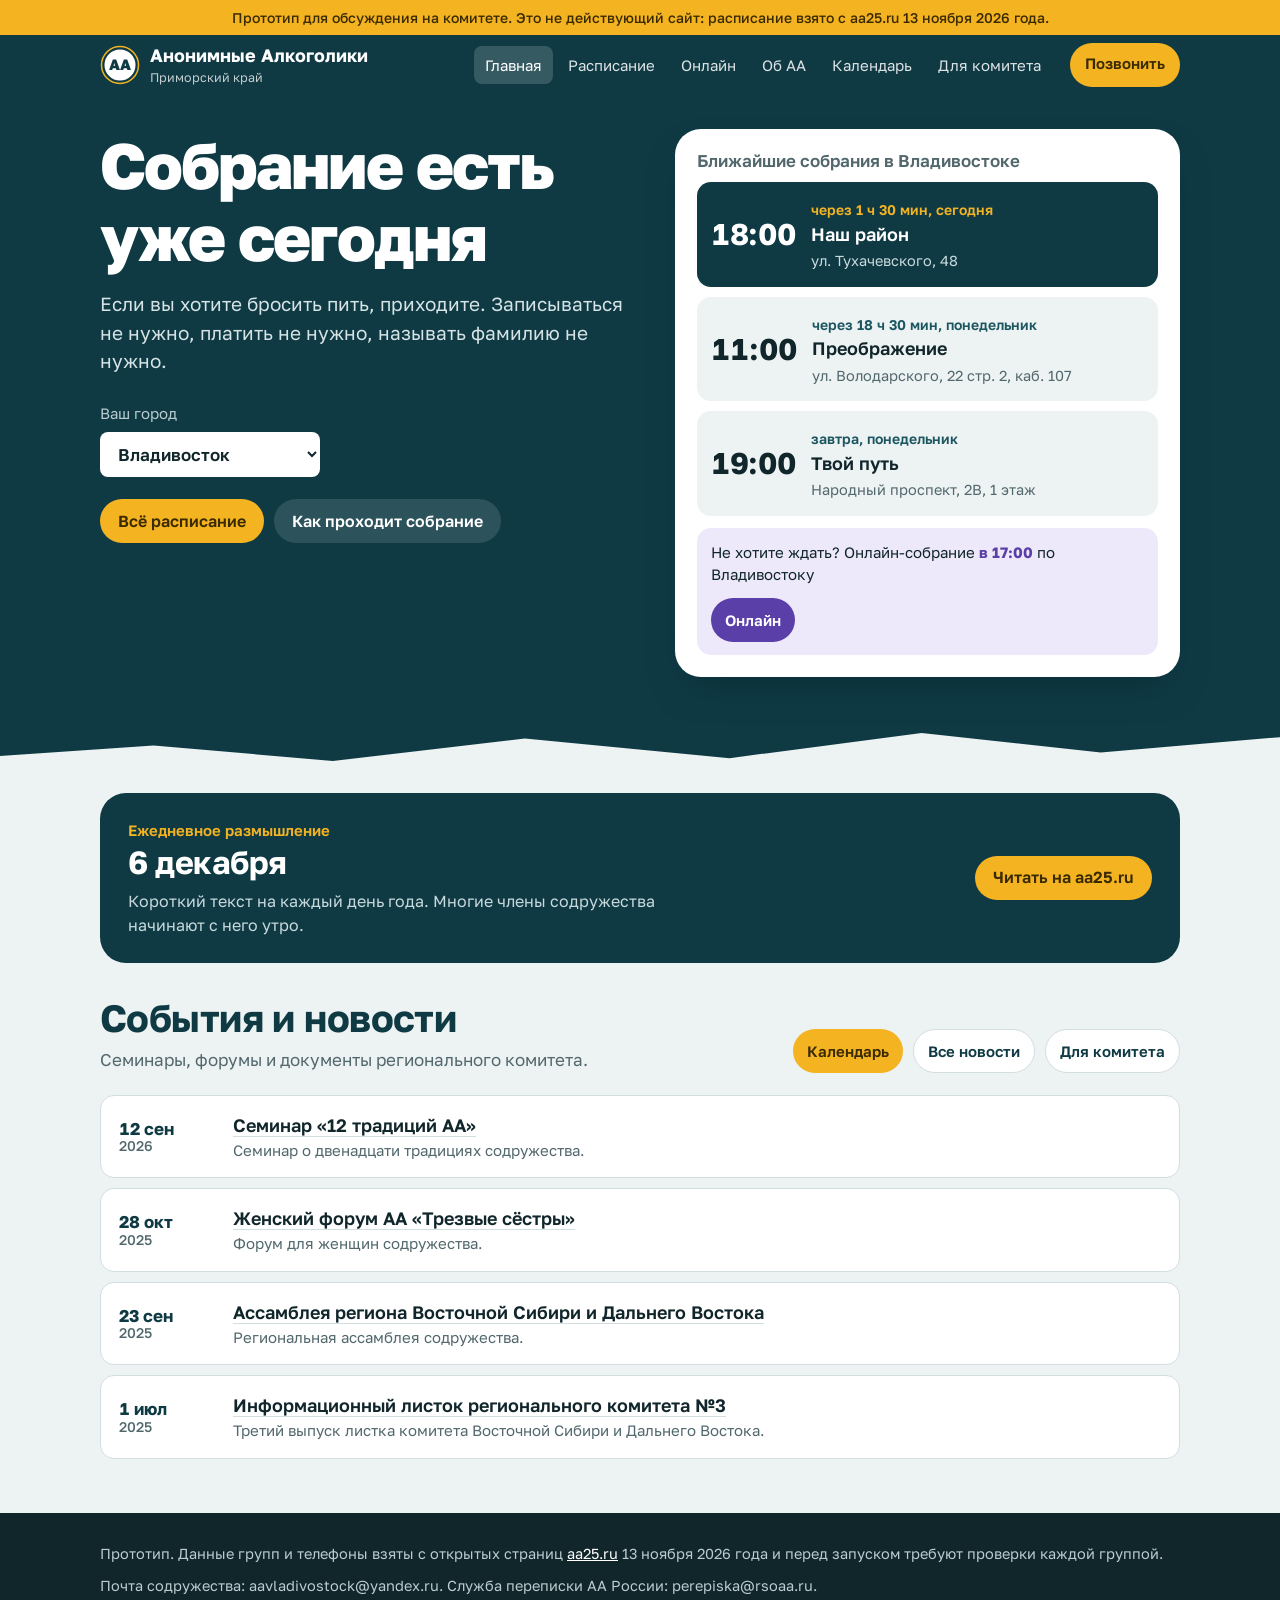
==== commit 597fbcbc: "Вёрстка: зоны нажатия 44 px, календарь без горизонтальной прокрутки, отклик на нажатие Co-Authored-B" ====
--- a/index.html
+++ b/index.html
@@ -59,6 +59,14 @@
 .daily h2{color:#fff;font-size:clamp(24px,3.4vw,32px)}
 .daily-k{color:var(--beacon);font-weight:600;font-size:15px;margin-bottom:4px}
 .daily-t{color:#C9DADD;margin-top:8px;max-width:34em;font-size:16px}
+.daily.loaded{flex-direction:column;align-items:flex-start}
+.daily-title{font-size:22px;font-weight:600;color:#fff;margin-top:14px}
+.daily-body{margin-top:12px;max-width:42em;display:grid;gap:12px;font-size:17px;line-height:1.6;color:#E3EDEE}
+.daily-title{text-transform:none}
+.daily-quote{margin:0;padding:4px 0 4px 18px;border-left:4px solid var(--beacon);display:grid;gap:6px}
+.daily-quote p{font-style:italic;font-size:18px;line-height:1.5;color:#fff}
+.daily-quote p.daily-cite{font-style:normal;font-size:14.5px;color:#9DB6BA;line-height:1.4}
+.daily-src{font-size:14px;color:#9DB6BA}
 .about-grid{display:grid;grid-template-columns:1.25fr 1fr;gap:34px;align-items:start}
 .about-lead{font-size:19px;margin-top:14px;max-width:34em}
 .facts{list-style:none;margin:22px 0 0;padding:0;display:grid;gap:0;border-top:1px solid var(--line)}
@@ -104,6 +112,21 @@
 .cal-up{margin-top:30px}
 .cal-up h3{color:var(--sea);margin-bottom:12px}
 @media(max-width:820px){.cal-wrap{grid-template-columns:1fr}.cal-cell small{display:none}.cal-cell{min-height:44px}.cal{padding:12px}}
+/* ===== Правки по чек-листу UI UX Pro Max: зоны нажатия, размер текста, отклик ===== */
+.btn,.btn.small,.chip,.help-btn,.citypick select{min-height:44px}
+.btn.small{padding:10px 16px}
+.chip{padding:9px 15px}
+.frow{gap:8px}
+.row .gbtn,.cd-list button{min-height:44px;min-width:44px;display:inline-flex;align-items:center}
+.cal-cell small{font-size:12px}
+.row{padding:8px 4px}
+.pcard a{min-height:44px;display:flex;align-items:center}
+.x{width:44px;height:44px}
+.tabbar a{font-size:12px;min-height:48px}
+.btn,.chip,.help-btn,.cal-cell,.next-item,.tabbar a{transition:background-color .15s ease,border-color .15s ease,opacity .15s ease}
+.btn:active,.chip:active,.help-btn:active,.cal-cell:active,.next-item:active,.tabbar a:active{opacity:.75}
+@media(max-width:820px){.cal-cell{aspect-ratio:auto;min-width:0}.cal-grid{gap:4px}.cal-head h3{font-size:18px}}
+@media(prefers-reduced-motion:reduce){*{transition:none!important;animation:none!important}}
 /* плашка прототипа */
 .proto{background:var(--beacon);color:var(--beacon-ink);font-size:14px;padding:7px 0;text-align:center;font-weight:500}
 
@@ -224,6 +247,17 @@
 .pcard em{font-style:normal;font-size:13.5px;color:var(--beacon);display:block;margin-top:2px}
 
 .pcard a{display:block}
+.pgrid.mail{grid-template-columns:repeat(auto-fit,minmax(260px,1fr));margin-top:14px}
+.pgrid.mail .pcard a{font-size:18px;white-space:normal;word-break:break-word}
+.pcard em.addr{color:#B9CDD0;margin-top:6px}
+.ulinks{list-style:none;margin:14px 0 0;padding:0;display:grid;grid-template-columns:repeat(auto-fit,minmax(300px,1fr));gap:0 28px}
+.ulinks li{padding:13px 0;border-bottom:1px solid rgba(255,255,255,.14);display:grid;gap:2px}
+.ulinks a{color:var(--beacon);font-weight:600;font-size:17px;text-underline-offset:4px}
+.ulinks span{color:#C9DADD;font-size:15px}
+.site-links{margin-top:30px;padding-top:26px;border-top:1px solid rgba(255,255,255,.18)}
+.site-links h3{color:#fff}
+.site-links p{color:#C9DADD;margin-top:8px;max-width:38em}
+.site-links .hero-links{margin-top:16px}
 /* события */
 .events{list-style:none;margin:0;padding:0;display:grid;gap:10px}
 .ev{display:grid;grid-template-columns:96px 1fr;gap:18px;background:var(--surface);border:1px solid var(--line);border-radius:var(--r-m);padding:16px 18px;align-items:center}
@@ -460,6 +494,30 @@
       <div class="pcard"><span>Уссурийск</span><a href="tel:+79841516869">+7 984 151-68-69</a></div>
       <div class="pcard"><span>Дальнегорск</span><a href="tel:+79240093239">+7 924 009-32-39</a></div>
     </div>
+    <div class="site-links">
+      <h3>Почта</h3>
+      <div class="pgrid mail">
+        <div class="pcard"><span>Почта содружества</span><a href="mailto:aavladivostock@yandex.ru">aavladivostock@yandex.ru</a></div>
+        <div class="pcard"><span>Сайт aa25.ru</span><a href="mailto:admin@aa25.ru">admin@aa25.ru</a></div>
+        <div class="pcard"><span>Служба переписки АА России</span><a href="mailto:perepiska@rsoaa.ru">perepiska@rsoaa.ru</a><em class="addr">Почтовый адрес: 101000 Москва, а/я 710, Фонд «Единство»</em></div>
+      </div>
+    </div>
+    <div class="site-links">
+      <h3>Полезные ссылки</h3>
+      <ul class="ulinks">
+        <li><a href="https://aa25.ru/" target="_blank" rel="noopener">aa25.ru</a><span>Официальный сайт содружества Приморского края. Все данные на этой странице взяты с него</span></li>
+        <li><a href="https://aaprim.ru/cont/" target="_blank" rel="noopener">aaprim.ru</a><span>Зеркало сайта aa25.ru</span></li>
+        <li><a href="https://disk.yandex.ru/d/HgCL3tzC4qXAdA" target="_blank" rel="noopener">Материалы для информирования общественности</a><span>Утверждены на комитете по обслуживанию АА г. Владивостока и готовы к тиражированию</span></li>
+        <li><a href="https://khv.aarussia.ru/" target="_blank" rel="noopener">khv.aarussia.ru</a><span>Анонимные Алкоголики Хабаровска</span></li>
+        <li><a href="https://aarus.ru/" target="_blank" rel="noopener">aarus.ru</a><span>Фонд обслуживания Анонимных Алкоголиков (ФОАА)</span></li>
+        <li><a href="https://aarussia.ru/" target="_blank" rel="noopener">aarussia.ru</a><span>Фонд поддержки движения Анонимных Алкоголиков «Единство»</span></li>
+        <li><a href="https://www.aa.org/" target="_blank" rel="noopener">aa.org</a><span>Анонимные Алкоголики США</span></li>
+        <li><a href="https://al-anon.org.ru/" target="_blank" rel="noopener">al-anon.org.ru</a><span>Ал-Анон и Алатин России: содружество родственников и друзей алкоголиков</span></li>
+        <li><a href="https://aa25.ru/al-anon/" target="_blank" rel="noopener">Группы Ал-Анон во Владивостоке</a><span>Расписание на сайте aa25.ru</span></li>
+        <li><a href="http://radioaa.ru/" target="_blank" rel="noopener">radioaa.ru</a><span>Круглосуточное интернет-вещание в поддержку людей, желающих освободиться от алкогольной зависимости</span></li>
+        <li><a href="https://aa24.online/" target="_blank" rel="noopener">aa24.online</a><span>Круглосуточные онлайн-собрания АА каждый чётный час по Москве</span></li>
+      </ul>
+    </div>
   </div>
 </section>
 
@@ -469,7 +527,8 @@
       <div>
         <p class="daily-k">Ежедневное размышление</p>
         <h2 id="daily-date">На сегодня</h2>
-        <p class="daily-t">Короткий текст на каждый день года. Многие члены содружества начинают с него утро.</p>
+        <p class="daily-t" id="daily-hint">Короткий текст на каждый день года. Многие члены содружества начинают с него утро.</p>
+        <div class="daily-body" id="daily-body" hidden></div>
       </div>
       <a class="btn primary" id="daily-link" href="https://aa25.ru/" target="_blank" rel="noopener">Читать на aa25.ru</a>
     </div>
@@ -534,7 +593,7 @@
   </div>
 </footer>
 
-<nav class="tabbar" aria-label="Разделы"><a href="#home" data-tab="home"><svg viewBox="0 0 24 24" width="24" height="24" fill="none" stroke="currentColor" stroke-width="1.8" stroke-linecap="round" stroke-linejoin="round" aria-hidden="true"><path d="M4 11 12 4l8 7v8a1 1 0 0 1-1 1h-4v-6h-6v6H5a1 1 0 0 1-1-1Z"/></svg><span>Главная</span></a><a href="#schedule" data-tab="schedule"><svg viewBox="0 0 24 24" width="24" height="24" fill="none" stroke="currentColor" stroke-width="1.8" stroke-linecap="round" stroke-linejoin="round" aria-hidden="true"><rect x="4" y="5" width="16" height="15" rx="2"/><path d="M4 10h16M8 3v4M16 3v4"/></svg><span>Расписание</span></a><a href="#online" data-tab="online"><svg viewBox="0 0 24 24" width="24" height="24" fill="none" stroke="currentColor" stroke-width="1.8" stroke-linecap="round" stroke-linejoin="round" aria-hidden="true"><rect x="3" y="6" width="12" height="12" rx="2"/><path d="m15 10 6-3v10l-6-3"/></svg><span>Онлайн</span></a><a href="#newcomer" data-tab="newcomer"><svg viewBox="0 0 24 24" width="24" height="24" fill="none" stroke="currentColor" stroke-width="1.8" stroke-linecap="round" stroke-linejoin="round" aria-hidden="true"><circle cx="12" cy="12" r="9"/><path d="M9.5 9.5a2.5 2.5 0 1 1 3.5 2.3c-.7.4-1 1-1 1.7M12 17h.01"/></svg><span>Об АА</span></a><a href="#phones" data-tab="phones"><svg viewBox="0 0 24 24" width="24" height="24" fill="none" stroke="currentColor" stroke-width="1.8" stroke-linecap="round" stroke-linejoin="round" aria-hidden="true"><path d="M6 3h3l2 5-2.5 1.5a11 11 0 0 0 6 6L16 13l5 2v3a2 2 0 0 1-2 2A16 16 0 0 1 4 5a2 2 0 0 1 2-2Z"/></svg><span>Телефоны</span></a></nav>
+<nav class="tabbar" aria-label="Разделы"><a href="#home" data-tab="home"><svg viewBox="0 0 24 24" width="24" height="24" fill="none" stroke="currentColor" stroke-width="1.8" stroke-linecap="round" stroke-linejoin="round" aria-hidden="true"><path d="M4 11 12 4l8 7v8a1 1 0 0 1-1 1h-4v-6h-6v6H5a1 1 0 0 1-1-1Z"/></svg><span>Главная</span></a><a href="#schedule" data-tab="schedule"><svg viewBox="0 0 24 24" width="24" height="24" fill="none" stroke="currentColor" stroke-width="1.8" stroke-linecap="round" stroke-linejoin="round" aria-hidden="true"><rect x="4" y="5" width="16" height="15" rx="2"/><path d="M4 10h16M8 3v4M16 3v4"/></svg><span>Расписание</span></a><a href="#online" data-tab="online"><svg viewBox="0 0 24 24" width="24" height="24" fill="none" stroke="currentColor" stroke-width="1.8" stroke-linecap="round" stroke-linejoin="round" aria-hidden="true"><rect x="3" y="6" width="12" height="12" rx="2"/><path d="m15 10 6-3v10l-6-3"/></svg><span>Онлайн</span></a><a href="#newcomer" data-tab="newcomer"><svg viewBox="0 0 24 24" width="24" height="24" fill="none" stroke="currentColor" stroke-width="1.8" stroke-linecap="round" stroke-linejoin="round" aria-hidden="true"><circle cx="12" cy="12" r="9"/><path d="M9.5 9.5a2.5 2.5 0 1 1 3.5 2.3c-.7.4-1 1-1 1.7M12 17h.01"/></svg><span>Об АА</span></a><a href="#phones" data-tab="phones"><svg viewBox="0 0 24 24" width="24" height="24" fill="none" stroke="currentColor" stroke-width="1.8" stroke-linecap="round" stroke-linejoin="round" aria-hidden="true"><path d="M6 3h3l2 5-2.5 1.5a11 11 0 0 0 6 6L16 13l5 2v3a2 2 0 0 1-2 2A16 16 0 0 1 4 5a2 2 0 0 1 2-2Z"/></svg><span>Контакты</span></a></nav>
 
 <dialog id="dlg" aria-labelledby="dlg-name">
   <div class="dlg-head">
@@ -865,11 +924,50 @@
 })();
 renderCal();
 /* ---------- РАЗМЫШЛЕНИЕ НА СЕГОДНЯ ---------- */
+// Текст не хранится в этом файле: страница при открытии запрашивает сегодняшнюю запись у aa25.ru.
 (function(){
   const x=new Date(Date.now()+VL_OFFSET*3600e3);            // дата во Владивостоке
-  const MG=["января","февраля","марта","апреля","мая","июня","июля","августа","сентября","октября","ноября","декабря"];
-  $("#daily-date").textContent=x.getUTCDate()+" "+MG[x.getUTCMonth()];
-  $("#daily-link").href="https://aa25.ru/"+x.getUTCFullYear()+"/"+pad(x.getUTCMonth()+1)+"/"+pad(x.getUTCDate())+"/";
+  const iso=d=>d.getUTCFullYear()+"-"+pad(d.getUTCMonth()+1)+"-"+pad(d.getUTCDate());
+  const prev=new Date(x.getTime()-864e5);
+  $("#daily-date").textContent=x.getUTCDate()+" "+MGEN[x.getUTCMonth()];
+  const link=$("#daily-link");
+  link.href="https://aa25.ru/"+x.getUTCFullYear()+"/"+pad(x.getUTCMonth()+1)+"/"+pad(x.getUTCDate())+"/";
+  if(!window.fetch||!window.DOMParser) return;
+  const ctl=window.AbortController?new AbortController():null; if(ctl) setTimeout(()=>ctl.abort(),10000);
+  fetch("https://aa25.ru/wp-json/wp/v2/posts?after="+iso(prev)+"T23:59:59&before="+iso(x)+"T23:59:59&per_page=1&_fields=title,content,link",ctl?{signal:ctl.signal}:{})
+   .then(r=>r.ok?r.json():Promise.reject())
+   .then(list=>{
+     if(!list||!list.length) return;
+     const post=list[0], doc=new DOMParser().parseFromString(post.content.rendered||"","text/html");
+     // строки элемента с учётом переносов <br>
+     const lines=el=>{const c=el.cloneNode(true);c.querySelectorAll("br").forEach(x=>x.replaceWith("\n"));c.querySelectorAll("p").forEach(x=>x.append("\n"));return c.textContent.split("\n").map(t=>t.trim()).filter(Boolean)};
+     const blocks=[]; let heading="";
+     doc.body.querySelectorAll("h1,h2,h3,h4,h5,blockquote,p,li").forEach(el=>{
+       if(el.tagName!=="BLOCKQUOTE"&&el.closest("blockquote")) return;      // абзацы внутри цитаты берём вместе с ней
+       const ls=lines(el); if(!ls.length) return;
+       if(/^H\d$/.test(el.tagName)){ if(!heading) heading=ls.join(" "); else blocks.push({k:"p",ls}); }
+       else blocks.push({k:el.tagName==="BLOCKQUOTE"?"q":"p",ls});
+     });
+     if(!blocks.length){const t=doc.body.textContent.trim(); if(t) blocks.push({k:"p",ls:[t]});}
+     if(!blocks.length) return;
+     const body=$("#daily-body"); body.innerHTML="";
+     const dateTxt=$("#daily-date").textContent.trim().toLowerCase();
+     const ptitle=new DOMParser().parseFromString(post.title.rendered||"","text/html").body.textContent.trim();
+     const title=heading||(ptitle.toLowerCase()!==dateTxt?ptitle:"");     // заголовок записи часто равен дате: не повторяем её
+     if(title){const h=document.createElement("p");h.className="daily-title";h.textContent=title;body.before(h);}
+     const isSrc=t=>/(^|\s)(с|стр|p|pp)\.\s*\d+/i.test(t)&&t.length<90;
+     blocks.forEach(bl=>{
+       if(bl.k==="q"){
+         const q=document.createElement("blockquote");q.className="daily-quote";
+         bl.ls.forEach(t=>{const p=document.createElement("p");p.textContent=t;if(isSrc(t))p.className="daily-cite";q.append(p)});
+         body.append(q);
+       } else bl.ls.forEach(t=>{const p=document.createElement("p");p.textContent=t;body.append(p)});
+     });
+     const src=document.createElement("p");src.className="daily-src";src.textContent="Текст загружен с сайта aa25.ru";body.append(src);
+     body.hidden=false; $("#daily-hint").hidden=true; document.querySelector(".daily").classList.add("loaded");
+     if(post.link&&/^https:\/\/aa25\.ru\//.test(post.link)) link.href=post.link;
+     link.textContent="Открыть на aa25.ru"; link.className="btn ghost small";
+   }).catch(()=>{});                                         // нет сети или сайт не ответил: остаётся кнопка-ссылка
 })();
 /* ---------- ВКЛАДКИ ---------- */
 const VIEWS=["home","schedule","online","newcomer","calendar","phones","committee"];
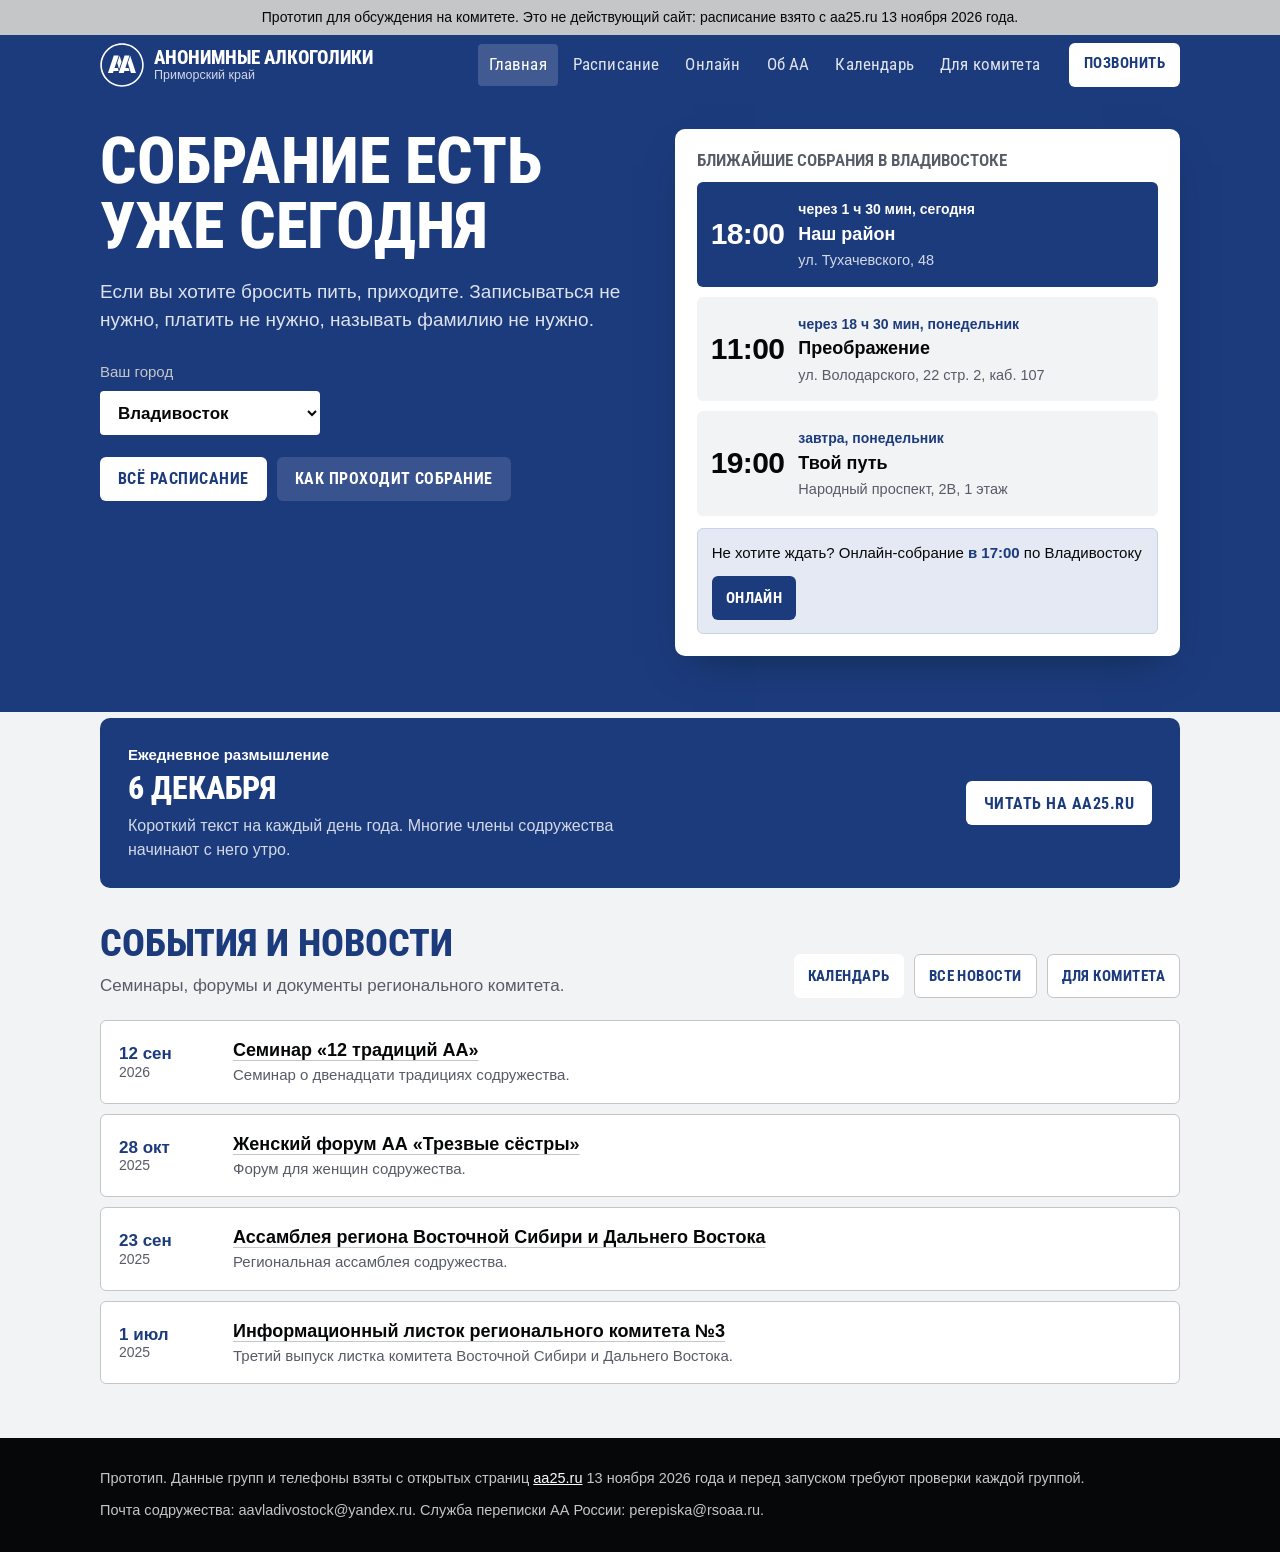
==== commit aee74e18: "Оформление по брендбуку АА России: фирменный синий, логотип, шрифты Co-Authored-By: Claude Fable 5.2" ====
--- a/index.html
+++ b/index.html
@@ -6,23 +6,25 @@
 <title>Прототип: Анонимные Алкоголики Приморского края</title>
 <link rel="preconnect" href="https://fonts.googleapis.com">
 <link rel="preconnect" href="https://fonts.gstatic.com" crossorigin>
-<link href="https://fonts.googleapis.com/css2?family=Golos+Text:wght@400;500;600;700;800&display=swap" rel="stylesheet">
+<link href="https://fonts.googleapis.com/css2?family=Roboto+Condensed:wght@400;500;600;700;800&display=swap" rel="stylesheet">
 <style>
 :root{
-  --fog:#EDF2F3;        /* фон: утренний туман над бухтой */
+  /* Палитра по брендбуку АА России: #1C3B7D, #FFFFFF, #C5C6C8, #060708 */
+  --fog:#F2F3F5;
   --surface:#FFFFFF;
-  --sea:#0F3A44;        /* глубокая вода: шапка, заголовки */
-  --sea-2:#1B5560;
-  --ink:#10262B;
-  --muted:#52686D;
-  --line:#D3DEE0;
-  --beacon:#F4B321;     /* огонь маяка: «сейчас» и главное действие */
-  --beacon-ink:#3A2A00;
-  --online:#5B3FA8;     /* онлайн-собрания */
-  --online-bg:#EEE9FA;
-  --ok-bg:#E2F1EC; --ok:#17604A;
-  --r-s:8px; --r-m:14px; --r-l:26px;
-  --font:"Golos Text",system-ui,-apple-system,"Segoe UI",Roboto,sans-serif;
+  --sea:#1C3B7D;        /* фирменный синий: шапка, заголовки */
+  --sea-2:#1C3B7D;
+  --ink:#060708;
+  --muted:#565B66;
+  --line:#C5C6C8;       /* фирменный серый */
+  --beacon:#FFFFFF;     /* главное действие на синем фоне: белое */
+  --beacon-ink:#1C3B7D;
+  --online:#1C3B7D;
+  --online-bg:#E4E9F3;
+  --ok-bg:#ECEDEE; --ok:#060708;
+  --r-s:4px; --r-m:6px; --r-l:10px;
+  --font:"Helvetica Neue",Helvetica,Arial,sans-serif;
+  --head:"Roboto Condensed","Helvetica Neue Condensed","Arial Narrow",Arial,sans-serif;
 }
 *{box-sizing:border-box}
 html{scroll-behavior:smooth}
@@ -48,7 +50,7 @@
 @media(max-width:820px){
   .tabbar{display:grid;grid-template-columns:repeat(5,1fr);position:fixed;left:0;right:0;bottom:0;z-index:30;background:var(--surface);border-top:1px solid var(--line);padding:6px 4px calc(6px + env(safe-area-inset-bottom,0px));box-shadow:0 -6px 20px -12px rgba(4,30,36,.4)}
   .tabbar a{display:grid;justify-items:center;gap:2px;text-decoration:none;color:var(--muted);font-size:11.5px;font-weight:500;padding:5px 2px;border-radius:10px}
-  .tabbar a[aria-current="page"]{color:var(--sea);background:#DCE9EB;font-weight:600}
+  .tabbar a[aria-current="page"]{color:var(--sea);background:#E1E6F0;font-weight:600}
   body{padding-bottom:74px}
 }
 .home-more{display:flex;gap:10px;flex-wrap:wrap;margin-top:18px}
@@ -58,15 +60,15 @@
 .daily{background:var(--sea);color:#fff;border-radius:var(--r-l);padding:26px 28px;display:flex;justify-content:space-between;align-items:center;gap:22px;flex-wrap:wrap}
 .daily h2{color:#fff;font-size:clamp(24px,3.4vw,32px)}
 .daily-k{color:var(--beacon);font-weight:600;font-size:15px;margin-bottom:4px}
-.daily-t{color:#C9DADD;margin-top:8px;max-width:34em;font-size:16px}
+.daily-t{color:#D3D9E6;margin-top:8px;max-width:34em;font-size:16px}
 .daily.loaded{flex-direction:column;align-items:flex-start}
 .daily-title{font-size:22px;font-weight:600;color:#fff;margin-top:14px}
-.daily-body{margin-top:12px;max-width:42em;display:grid;gap:12px;font-size:17px;line-height:1.6;color:#E3EDEE}
+.daily-body{margin-top:12px;max-width:42em;display:grid;gap:12px;font-size:17px;line-height:1.6;color:#E8ECF4}
 .daily-title{text-transform:none}
 .daily-quote{margin:0;padding:4px 0 4px 18px;border-left:4px solid var(--beacon);display:grid;gap:6px}
 .daily-quote p{font-style:italic;font-size:18px;line-height:1.5;color:#fff}
-.daily-quote p.daily-cite{font-style:normal;font-size:14.5px;color:#9DB6BA;line-height:1.4}
-.daily-src{font-size:14px;color:#9DB6BA}
+.daily-quote p.daily-cite{font-style:normal;font-size:14.5px;color:#A9B3C9;line-height:1.4}
+.daily-src{font-size:14px;color:#A9B3C9}
 .about-grid{display:grid;grid-template-columns:1.25fr 1fr;gap:34px;align-items:start}
 .about-lead{font-size:19px;margin-top:14px;max-width:34em}
 .facts{list-style:none;margin:22px 0 0;padding:0;display:grid;gap:0;border-top:1px solid var(--line)}
@@ -76,7 +78,7 @@
 .not{background:var(--surface);border:1px solid var(--line);border-radius:var(--r-m);padding:20px 22px}
 .not ul{margin:12px 0 0;padding-left:20px;color:var(--muted)}
 .not li{margin-bottom:7px}
-.selfcheck{margin-top:16px;background:#DCE9EB;border-radius:var(--r-m);padding:20px 22px;display:grid;gap:12px;justify-items:start}
+.selfcheck{margin-top:16px;background:#E1E6F0;border-radius:var(--r-m);padding:20px 22px;display:grid;gap:12px;justify-items:start}
 .selfcheck p{color:var(--ink);font-size:16px}
 @media(max-width:820px){.about-grid{grid-template-columns:1fr}.facts li{grid-template-columns:1fr;gap:2px}}
 .cal-wrap{display:grid;grid-template-columns:1.25fr 1fr;gap:24px;align-items:start}
@@ -89,10 +91,10 @@
 .cal-cell:hover{border-color:var(--sea-2)}
 .cal-cell b{font-size:18px;font-weight:600;line-height:1}
 .cal-cell small{font-size:11.5px;color:var(--muted);line-height:1}
-.cal-cell.today{background:#DCE9EB}
+.cal-cell.today{background:#E1E6F0}
 .cal-cell.today b{color:var(--sea)}
 .cal-cell[aria-pressed="true"]{background:var(--sea);color:#fff;border-color:var(--sea)}
-.cal-cell[aria-pressed="true"] small{color:#C9DADD}
+.cal-cell[aria-pressed="true"] small{color:#D3D9E6}
 .cal-cell.past{opacity:.55}
 .cal-dots{display:flex;gap:3px;height:7px}
 .dot{width:7px;height:7px;border-radius:50%;display:inline-block}
@@ -127,6 +129,10 @@
 .btn:active,.chip:active,.help-btn:active,.cal-cell:active,.next-item:active,.tabbar a:active{opacity:.75}
 @media(max-width:820px){.cal-cell{aspect-ratio:auto;min-width:0}.cal-grid{gap:4px}.cal-head h3{font-size:18px}}
 @media(prefers-reduced-motion:reduce){*{transition:none!important;animation:none!important}}
+.seg{display:inline-flex;background:var(--surface);border:1.5px solid var(--line);border-radius:999px;padding:4px;gap:4px;margin-bottom:16px}
+.seg a{min-height:44px;display:inline-flex;align-items:center;padding:0 18px;border-radius:999px;text-decoration:none;font-weight:600;font-size:15.5px;color:var(--muted);transition:background-color .15s ease}
+.seg a[aria-current="true"]{background:var(--sea);color:#fff}
+.no-js .seg{display:none}
 /* плашка прототипа */
 .proto{background:var(--beacon);color:var(--beacon-ink);font-size:14px;padding:7px 0;text-align:center;font-weight:500}
 
@@ -148,9 +154,9 @@
 .hero::after{content:"";position:absolute;left:0;right:0;bottom:-1px;height:70px;background:var(--fog);clip-path:polygon(0 100%,0 55%,12% 40%,26% 62%,41% 30%,57% 58%,72% 22%,86% 50%,100% 28%,100% 100%)}
 .hero-grid{display:grid;grid-template-columns:1.05fr 1fr;gap:44px;align-items:start;padding-bottom:110px;position:relative;z-index:1}
 .hero h1{font-size:clamp(34px,6.2vw,64px);font-weight:800;letter-spacing:-.03em}
-.hero .lead{margin-top:18px;font-size:19px;max-width:30em;color:#D6E4E6}
+.hero .lead{margin-top:18px;font-size:19px;max-width:30em;color:#DCE2EE}
 .citypick{margin-top:26px;display:flex;flex-wrap:wrap;gap:8px;align-items:center}
-.citypick label{font-size:15px;color:#B9CDD0;width:100%}
+.citypick label{font-size:15px;color:#C5C6C8;width:100%}
 .citypick select{background:#fff;color:var(--ink);border:0;border-radius:var(--r-s);padding:11px 14px;font-weight:600;min-width:220px}
 .hero-links{margin-top:22px;display:flex;flex-wrap:wrap;gap:10px}
 .btn{display:inline-flex;align-items:center;justify-content:center;gap:8px;border:0;border-radius:999px;padding:11px 18px;font-weight:600;font-size:16px;text-decoration:none;cursor:pointer;line-height:1.2}
@@ -164,10 +170,10 @@
 .next h2{font-size:17px;font-weight:600;color:var(--muted);letter-spacing:0}
 .next-list{list-style:none;margin:12px 0 0;padding:0;display:grid;gap:10px}
 .next-item{display:grid;grid-template-columns:auto 1fr;gap:14px;align-items:center;padding:14px;border-radius:var(--r-m);background:var(--fog);cursor:pointer;border:0;text-align:left;width:100%}
-.next-item:hover{background:#E2EAEC}
+.next-item:hover{background:#E6E8EC}
 .next-item.first{background:var(--sea);color:#fff}
 .next-item.first .when{color:var(--beacon)}
-.next-item.first .where{color:#C9DADD}
+.next-item.first .where{color:#D3D9E6}
 .t{font-size:30px;font-weight:700;font-variant-numeric:tabular-nums;letter-spacing:-.02em;line-height:1}
 .when{font-size:14px;font-weight:600;color:var(--sea-2)}
 .gname{font-weight:600;font-size:18px;line-height:1.2}
@@ -202,7 +208,7 @@
 .row .where{margin-top:2px}
 .tags{display:flex;gap:6px;flex-wrap:wrap;margin-top:6px}
 .tag{font-size:13px;font-weight:500;border-radius:6px;padding:2px 8px;background:var(--fog);color:var(--muted)}
-.tag.city{background:#DCE9EB;color:var(--sea)}
+.tag.city{background:#E1E6F0;color:var(--sea)}
 .tag.online{background:var(--online-bg);color:var(--online)}
 .tag.open{background:var(--ok-bg);color:var(--ok)}
 .row .act{display:flex;gap:8px;flex-wrap:wrap;justify-content:flex-end}
@@ -212,7 +218,7 @@
 /* онлайн */
 .online-sec{background:var(--surface)}
 .ogrid{display:grid;grid-template-columns:repeat(auto-fit,minmax(280px,1fr));gap:16px}
-.ocard{border:1.5px solid var(--online-bg);border-radius:var(--r-m);padding:20px;display:flex;flex-direction:column;gap:10px;background:linear-gradient(180deg,#fff 60%,#F8F6FD)}
+.ocard{border:1.5px solid var(--online-bg);border-radius:var(--r-m);padding:20px;display:flex;flex-direction:column;gap:10px;background:linear-gradient(180deg,#fff 60%,#F3F5FA)}
 .ocard .big{font-size:26px;font-weight:700;color:var(--online);font-variant-numeric:tabular-nums}
 .ocard dl{margin:0;font-size:15px;color:var(--muted);display:grid;grid-template-columns:auto 1fr;gap:2px 10px}
 .ocard dt{font-weight:500}.ocard dd{margin:0;color:var(--ink);font-variant-numeric:tabular-nums}
@@ -239,24 +245,24 @@
 /* телефоны */
 .phones{background:var(--sea);color:#fff}
 .phones h2{color:#fff}
-.phones .sec-head p{color:#C9DADD}
+.phones .sec-head p{color:#D3D9E6}
 .pgrid{display:grid;grid-template-columns:repeat(auto-fit,minmax(200px,1fr));gap:12px}
 .pcard{background:rgba(255,255,255,.08);border-radius:var(--r-m);padding:16px}
-.pcard span{font-size:14.5px;color:#B9CDD0;display:block}
+.pcard span{font-size:14.5px;color:#C5C6C8;display:block}
 .pcard a,.pcard b{color:#fff;font-size:21px;font-weight:700;text-decoration:none;font-variant-numeric:tabular-nums;white-space:nowrap}
 .pcard em{font-style:normal;font-size:13.5px;color:var(--beacon);display:block;margin-top:2px}
 
 .pcard a{display:block}
 .pgrid.mail{grid-template-columns:repeat(auto-fit,minmax(260px,1fr));margin-top:14px}
 .pgrid.mail .pcard a{font-size:18px;white-space:normal;word-break:break-word}
-.pcard em.addr{color:#B9CDD0;margin-top:6px}
+.pcard em.addr{color:#C5C6C8;margin-top:6px}
 .ulinks{list-style:none;margin:14px 0 0;padding:0;display:grid;grid-template-columns:repeat(auto-fit,minmax(300px,1fr));gap:0 28px}
 .ulinks li{padding:13px 0;border-bottom:1px solid rgba(255,255,255,.14);display:grid;gap:2px}
 .ulinks a{color:var(--beacon);font-weight:600;font-size:17px;text-underline-offset:4px}
-.ulinks span{color:#C9DADD;font-size:15px}
+.ulinks span{color:#D3D9E6;font-size:15px}
 .site-links{margin-top:30px;padding-top:26px;border-top:1px solid rgba(255,255,255,.18)}
 .site-links h3{color:#fff}
-.site-links p{color:#C9DADD;margin-top:8px;max-width:38em}
+.site-links p{color:#D3D9E6;margin-top:8px;max-width:38em}
 .site-links .hero-links{margin-top:16px}
 /* события */
 .events{list-style:none;margin:0;padding:0;display:grid;gap:10px}
@@ -267,15 +273,15 @@
 .ev p{font-size:15px;color:var(--muted)}
 
 /* для комитета */
-.committee{background:#FFF8E4;border-top:3px solid var(--beacon)}
+.committee{background:#F2F3F5;border-top:3px solid var(--beacon)}
 .cgrid{display:grid;grid-template-columns:repeat(auto-fit,minmax(300px,1fr));gap:26px}
 .committee table{width:100%;border-collapse:collapse;font-size:15.5px}
-.committee th,.committee td{text-align:left;padding:9px 10px;border-bottom:1px solid #E9D9A6;vertical-align:top}
+.committee th,.committee td{text-align:left;padding:9px 10px;border-bottom:1px solid #C5C6C8;vertical-align:top}
 .committee th{font-weight:600;color:var(--beacon-ink)}
 .committee ul{margin:10px 0 0;padding-left:20px}
 .committee li{margin-bottom:6px}
 
-footer{background:var(--ink);color:#B9CDD0;font-size:14.5px;padding:30px 0}
+footer{background:var(--ink);color:#C5C6C8;font-size:14.5px;padding:30px 0}
 footer a{color:#fff}
 footer .wrap{display:grid;gap:10px}
 
@@ -284,7 +290,7 @@
 dialog::backdrop{background:rgba(8,32,38,.6)}
 .dlg-head{background:var(--sea);color:#fff;padding:22px 24px;display:flex;justify-content:space-between;gap:14px;align-items:start}
 .dlg-head h3{font-size:26px;font-weight:700}
-.dlg-head p{color:#C9DADD;font-size:15px;margin-top:4px}
+.dlg-head p{color:#D3D9E6;font-size:15px;margin-top:4px}
 .x{background:rgba(255,255,255,.14);border:0;color:#fff;width:38px;height:38px;border-radius:50%;font-size:22px;cursor:pointer;flex:none;line-height:1}
 .dlg-body{padding:22px 24px;display:grid;gap:18px}
 .dlg-body h4{margin:0 0 6px;font-size:14px;font-weight:600;color:var(--muted)}
@@ -294,6 +300,32 @@
 .mlist li small{color:var(--muted);font-size:14px}
 .dlg-act{display:flex;gap:10px;flex-wrap:wrap}
 @media(prefers-reduced-motion:reduce){html{scroll-behavior:auto}}
+
+/* ===== Стилистика брендбука АА России ===== */
+h1,h2,h3,.brand,.btn,.help-btn,nav.main a,.tabbar a,.next-item .time,.ocard .big{font-family:var(--head)}
+h1,h2,.brand{text-transform:uppercase;letter-spacing:0}
+.hero h1{letter-spacing:0;font-weight:800;line-height:1.02}
+h2{font-weight:800}
+h3{font-weight:700}
+.brand{font-size:19px;font-weight:800;line-height:1.1}
+.brand small{font-family:var(--font);text-transform:none;font-weight:400;opacity:.8}
+.btn,.help-btn{border-radius:var(--r-m);text-transform:uppercase;letter-spacing:.03em;font-weight:700}
+nav.main a{font-size:17px;letter-spacing:.01em}
+.tabbar a{font-size:12.5px}
+.tabbar a[aria-current="page"]{background:#E1E6F0}
+:focus-visible{outline-color:#7C9BE0}
+.proto{background:#C5C6C8;color:#060708}
+.hero::after{display:none}
+.hero-grid{padding-bottom:56px}
+.day h3 .today{background:var(--sea);color:#fff}
+.dot.open{background:var(--sea)}.dot.evt{background:#060708}
+.committee{border-top-color:var(--sea)}
+.btn.online{background:var(--sea);color:#fff}
+.next-online{border:1px solid #C9D2E6}
+.daily-title{text-transform:none}
+@media(max-width:860px){.hero-grid{padding-bottom:40px}}
+.pcard a,.pcard b{font-family:var(--head);font-size:23px;letter-spacing:.01em}
+.pgrid.mail .pcard a{font-size:19px}
 </style>
 </head>
 <body>
@@ -304,7 +336,7 @@
 <header class="top">
   <div class="wrap">
     <a class="brand" href="#home" aria-label="На главную">
-      <svg width="40" height="40" viewBox="0 0 40 40" aria-hidden="true"><circle cx="20" cy="20" r="18.5" fill="none" stroke="#F4B321" stroke-width="1.5"/><circle cx="20" cy="20" r="15.5" fill="#fff"/><text x="20" y="25.4" text-anchor="middle" font-family="Golos Text,Arial,sans-serif" font-size="15" font-weight="800" letter-spacing=".3" fill="#0F3A44">АА</text></svg>
+      <svg width="44" height="44" viewBox="467.25 234.04 155.91 155.91" fill="#fff" aria-hidden="true"><path fill-rule="evenodd" d="M 545.199219 235.039062 C 566.449219 235.039062 585.6875 243.652344 599.613281 257.578125 C 613.539062 271.503906 622.152344 290.742188 622.152344 311.992188 C 622.152344 333.242188 613.539062 352.480469 599.613281 366.40625 C 585.6875 380.332031 566.449219 388.945312 545.199219 388.945312 C 523.949219 388.945312 504.710938 380.332031 490.785156 366.40625 C 476.859375 352.480469 468.246094 333.242188 468.246094 311.992188 C 468.246094 290.742188 476.859375 271.503906 490.785156 257.578125 C 504.710938 243.652344 523.949219 235.039062 545.199219 235.039062 Z M 595.640625 261.550781 C 582.730469 248.640625 564.898438 240.65625 545.199219 240.65625 C 525.5 240.65625 507.667969 248.640625 494.757812 261.550781 C 481.847656 274.460938 473.863281 292.292969 473.863281 311.992188 C 473.863281 331.691406 481.847656 349.527344 494.757812 362.433594 C 507.667969 375.34375 525.5 383.328125 545.199219 383.328125 C 564.898438 383.328125 582.730469 375.34375 595.640625 362.433594 C 608.550781 349.527344 616.535156 331.691406 616.535156 311.992188 C 616.535156 292.292969 608.550781 274.460938 595.640625 261.550781"/><path fill-rule="nonzero" d="M 574.304688 279.148438 L 594.625 340.058594 L 577.003906 340.058594 L 565.78125 304.738281 Z M 574.304688 279.148438"/><path fill-rule="nonzero" d="M 533.667969 278.265625 L 516.058594 278.265625 L 495.460938 340.058594 L 513.085938 340.058594 L 515.371094 333.191406 L 532.601562 333.191406 L 533.25 331.230469 C 532.382812 328.453125 531.515625 325.671875 530.632812 322.894531 L 518.800781 322.894531 Z M 533.667969 278.265625"/><path fill-rule="nonzero" d="M 536.585938 279.148438 L 543.65625 300.339844 L 534.957031 326.4375 L 528.066406 304.738281 Z M 536.585938 279.148438"/><path fill-rule="nonzero" d="M 571.839844 278.265625 L 554.230469 278.265625 L 533.632812 340.058594 L 551.257812 340.058594 L 553.542969 333.191406 L 571.621094 333.191406 C 570.546875 329.757812 569.449219 326.324219 568.359375 322.894531 L 556.972656 322.894531 Z M 571.839844 278.265625"/></svg>
       <span>Анонимные Алкоголики<small>Приморский край</small></span>
     </a>
     <nav class="main" aria-label="Разделы">
@@ -350,6 +382,10 @@
         <p>Время местное, владивостокское. Нажмите на название группы, чтобы увидеть все её собрания и как пройти.</p>
       </div>
     </div>
+    <nav class="seg" aria-label="Вид расписания">
+      <a href="#schedule" aria-current="true">По дням недели</a>
+      <a href="#calendar">По датам</a>
+    </nav>
     <div class="filters">
       <div class="frow" id="f-city"><span>Город</span></div>
       <div class="frow" id="f-day"><span>День</span></div>
@@ -455,10 +491,14 @@
   <div class="wrap">
     <div class="sec-head">
       <div>
-        <h2>Календарь</h2>
+        <h2>Расписание по датам</h2>
         <p>Нажмите на день, чтобы увидеть собрания этой даты. Отмечены дни, когда есть открытое собрание: на него может прийти любой.</p>
       </div>
     </div>
+    <nav class="seg" aria-label="Вид расписания">
+      <a href="#schedule">По дням недели</a>
+      <a href="#calendar" aria-current="true">По датам</a>
+    </nav>
     <div class="cal-wrap">
       <div class="cal">
         <div class="cal-head">
@@ -976,7 +1016,9 @@
   const h=location.hash.slice(1)||"home";
   let v=h==="events"?"home":h; if(!VIEWS.includes(v)) v="home";
   document.querySelectorAll("[data-view]").forEach(el=>{el.hidden=el.dataset.view!==v});
-  document.querySelectorAll("[data-tab]").forEach(a=>{a.dataset.tab===v?a.setAttribute("aria-current","page"):a.removeAttribute("aria-current")});
+  document.querySelectorAll("[data-tab]").forEach(a=>{
+    const cur=a.closest(".tabbar")&&v==="calendar"?"schedule":v;        // на телефоне календарь живёт внутри «Расписания»
+    a.dataset.tab===cur?a.setAttribute("aria-current","page"):a.removeAttribute("aria-current")});
   requestAnimationFrame(()=>{ if(h==="events"){document.getElementById("events").scrollIntoView()} else {window.scrollTo(0,0)} });
 }
 window.addEventListener("hashchange",route);
